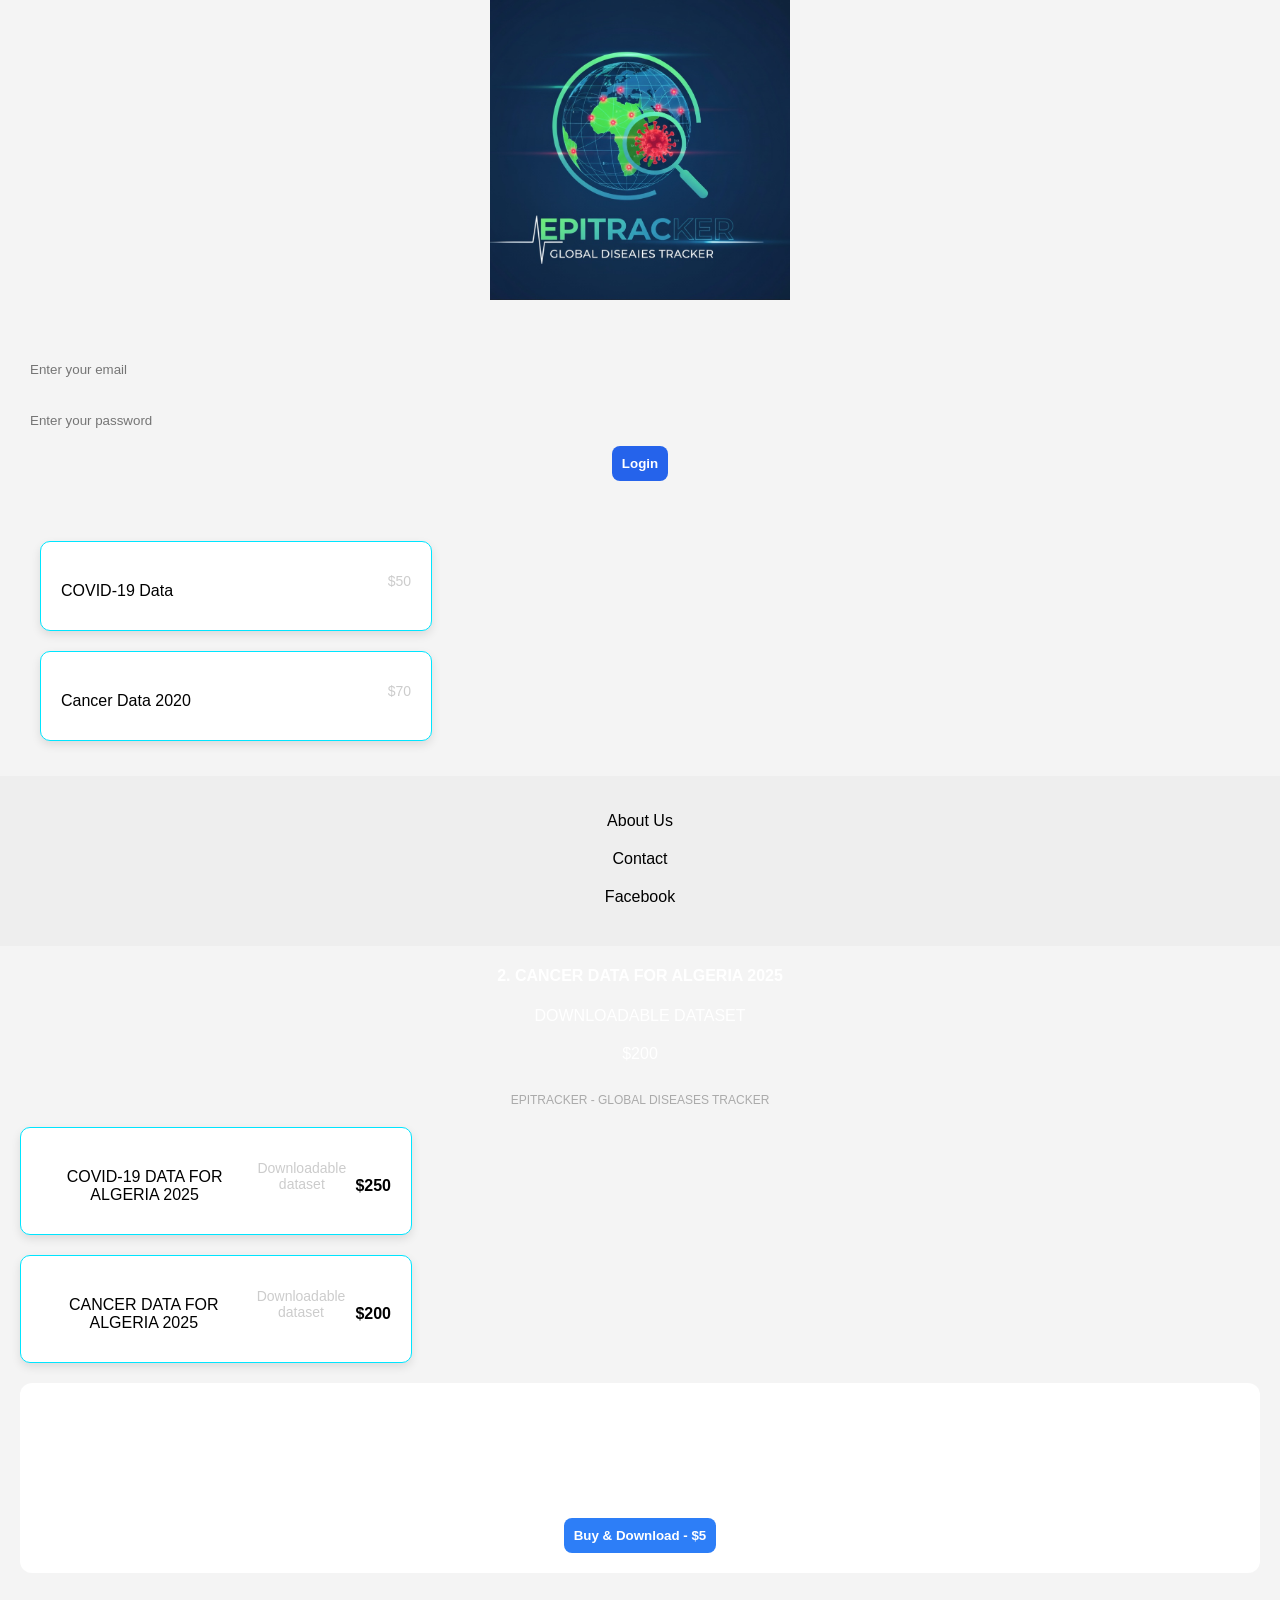
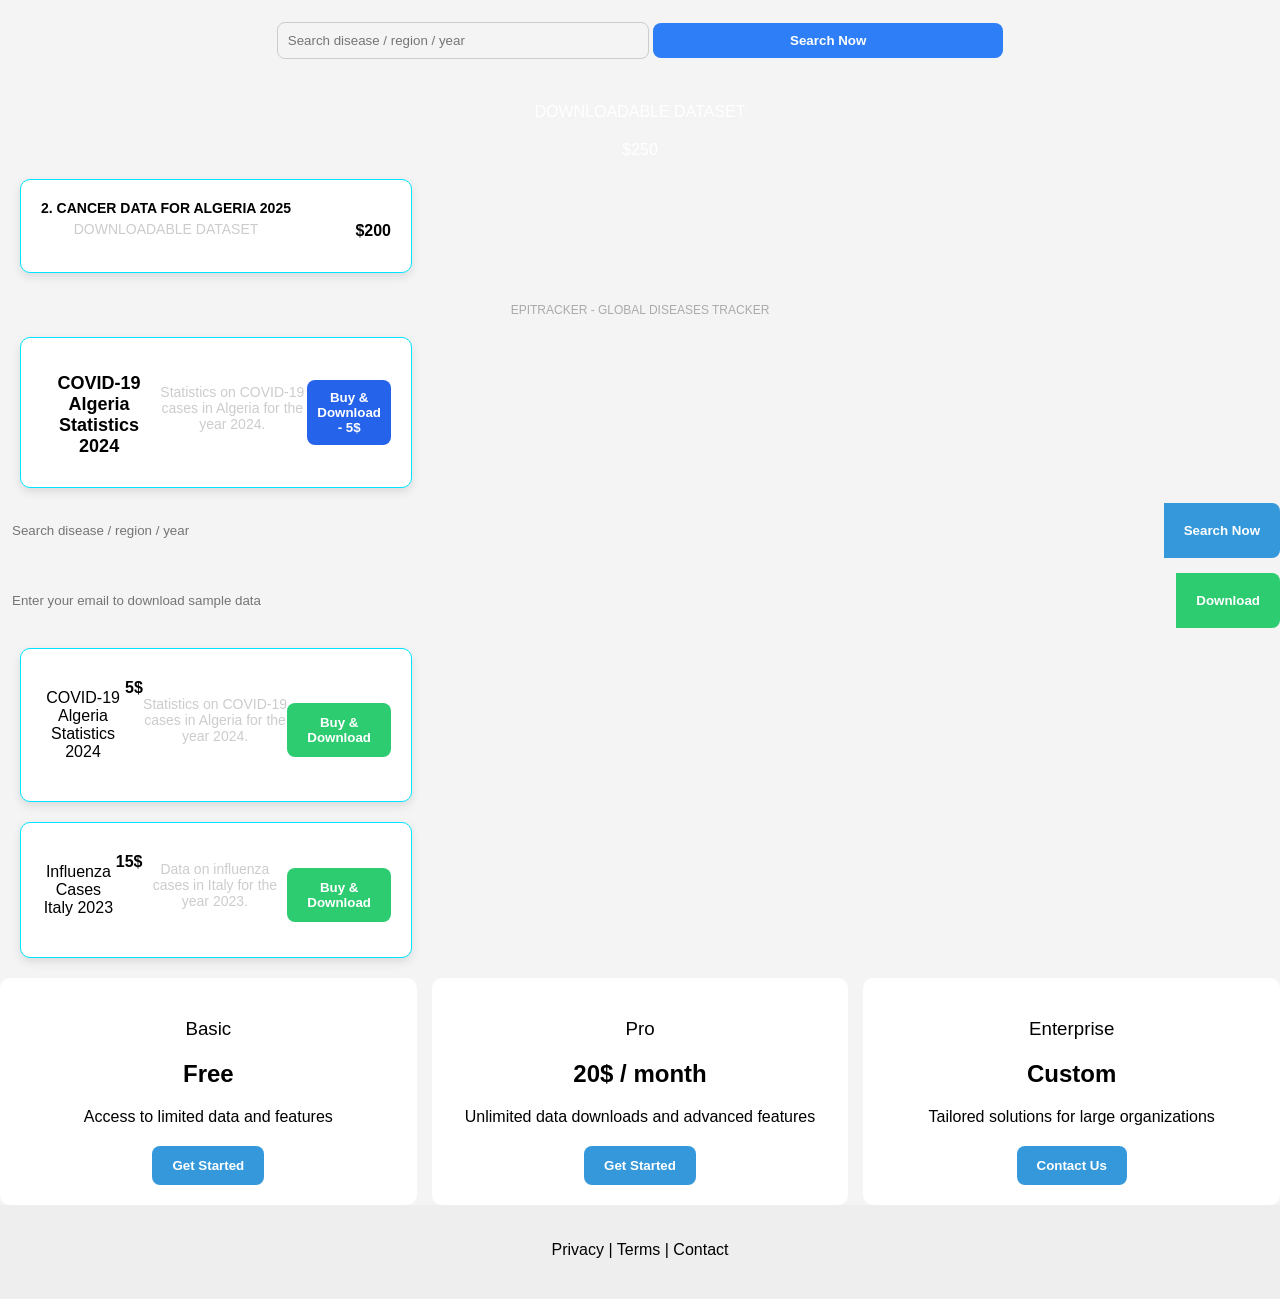
==== index.html @ 950e30ad "Update index.html" ====
<!DOCTYPE html>
<html lang="en">
<head>
<meta charset="UTF-8">
<meta name="viewport" content="width=device-width, initial-scale=1.0">
<title>EpiTracker</title>
<link rel="stylesheet" href="style.css">
</head>

<body>

<!-- HEADER -->
<header>
  <img src="1756937829032.jpg" class="logo">
</header>

<!-- LOGIN -->
<section class="login">
  <input type="email" placeholder="Enter your email">

  <div class="space"></div>

  <input type="password" placeholder="Enter your password">
  <button>Login</button>
</section>

<!-- DATA -->
<section class="data">
  <div class="card">
    <h3>COVID-19 Data</h3>
    <p>$50</p>
  </div>

  <div class="card">
    <h3>Cancer Data 2020</h3>
    <p>$70</p>
  </div>
</section>

<!-- FOOTER -->
<footer>
  <p>About Us</p>
  <p>Contact</p>
  <p>Facebook</p>
</footer>

</body>
</html>    <div>
      <h4>2. CANCER DATA FOR ALGERIA 2025</h4>
      <p>DOWNLOADABLE DATASET</p>
    </div>
    <span>$200</span>
  </div>

  <p class="footer">EPITRACKER - GLOBAL DISEASES TRACKER</p>

</div>

</body>
</html>  <div class="card">
    <h3>COVID-19 DATA FOR ALGERIA 2025</h3>
    <p>Downloadable dataset</p>
    <span>$250</span>
  </div>

  <div class="card">
    <h3>CANCER DATA FOR ALGERIA 2025</h3>
    <p>Downloadable dataset</p>
    <span>$200</span>
  </div>
</section>

<!-- FEATURE -->
<section class="feature">
  <h2>COVID-19 Algeria Statistics 2024</h2>
  <p>Statistics on COVID-19 cases in Algeria for the year 2024.</p>
  <button>Buy & Download - $5</button>
</section>

<!-- SEARCH -->
<section class="search">
  <input type="text" placeholder="Search disease / region / year">
  <button>Search Now</button>
</section>

</body>
</html>            <p>DOWNLOADABLE DATASET</p>
        </div>
        <span>$250</span>
    </div>

    <div class="card">
        <div>
            <h4>2. CANCER DATA FOR ALGERIA 2025</h4>
            <p>DOWNLOADABLE DATASET</p>
        </div>
        <span>$200</span>
    </div>

    <div class="footer">
        EPITRACKER - GLOBAL DISEASES TRACKER
    </div>

</div>

</body>
</html>        </div>
    </div>
</section>

<section class="card">
    <h2>COVID-19 Algeria Statistics 2024</h2>
    <p>Statistics on COVID-19 cases in Algeria for the year 2024.</p>
    <button>Buy & Download - 5$</button>
</section>

</body>
</html>
    <!-- SEARCH -->
    <div class="search-box">
      <input type="text" placeholder="Search disease / region / year">
      <button class="btn-blue">Search Now</button>
    </div>

    <div class="search-box">
      <input type="email" placeholder="Enter your email to download sample data">
      <button class="btn-green">Download</button>
    </div>

    <!-- CARDS -->
    <div class="cards">

      <div class="card">
        <div class="card-top">
          <h3>COVID-19 Algeria Statistics 2024</h3>
          <span>5$</span>
        </div>
        <p>Statistics on COVID-19 cases in Algeria for the year 2024.</p>
        <button class="btn-green small">Buy & Download</button>
      </div>

      <div class="card">
        <div class="card-top">
          <h3>Influenza Cases Italy 2023</h3>
          <span>15$</span>
        </div>
        <p>Data on influenza cases in Italy for the year 2023.</p>
        <button class="btn-green small">Buy & Download</button>
      </div>

    </div>

    <!-- PRICING -->
    <div class="pricing">

      <div class="price-box">
        <h3>Basic</h3>
        <h2>Free</h2>
        <p>Access to limited data and features</p>
        <button class="btn-blue">Get Started</button>
      </div>

      <div class="price-box">
        <h3>Pro</h3>
        <h2>20$ / month</h2>
        <p>Unlimited data downloads and advanced features</p>
        <button class="btn-blue">Get Started</button>
      </div>

      <div class="price-box">
        <h3>Enterprise</h3>
        <h2>Custom</h2>
        <p>Tailored solutions for large organizations</p>
        <button class="btn-blue">Contact Us</button>
      </div>

    </div>

  </div>
</section>

<!-- FOOTER -->
<footer>
  <p>Privacy | Terms | Contact</p>
</footer>

</body>
</html>
<link rel="stylesheet" href="style.css">
---- style.css ----
body {
  margin: 0;
  font-family: Arial, sans-serif;
  background: radial-gradient(circle at center, #0f2a44, #081a2f);
  color: white;
  text-align: center;
}

/* CONTAINER */
.container {
  max-width: 400px;
  margin: auto;
  padding: 20px;
}

/* LOGO */
.logo {
  width: 100%;
  max-width: 300px;
  margin-bottom: 20px;
}

/* TEXT */
h3 {
  margin: 20px 0 10px;
  font-weight: 500;
}

/* INPUTS */
input {
  width: 100%;
  padding: 12px;
  margin: 8px 0;
  border-radius: 8px;
  border: 1px solid #4fc3f7;
  background: transparent;
  color: white;
  outline: none;
}

/* LOGIN BUTTON */
.login-btn {
  margin-top: 10px;
  padding: 12px;
  width: 100%;
  border: none;
  border-radius: 8px;
  background: linear-gradient(to right, #00c6ff, #0072ff);
  color: white;
  font-weight: bold;
  cursor: pointer;
}

/* CARDS */
.card {
  display: flex;
  justify-content: space-between;
  align-items: center;
  border: 1px solid #00e5ff;
  border-radius: 12px;
  padding: 15px;
  margin: 15px 0;
  background: rgba(0, 255, 255, 0.05);
  box-shadow: 0 0 10px rgba(0,255,255,0.2);
}

.card h4 {
  margin: 0;
  font-size: 14px;
}

.card p {
  margin: 5px 0 0;
  font-size: 11px;
  color: #ccc;
}

.card span {
  font-weight: bold;
}

/* FOOTER */
.footer {
  margin-top: 30px;
  font-size: 12px;
  color: #aaa;
}/* LOGIN */
.login {
  padding: 20px;
}

.login-box {
  display: flex;
  flex-direction: column;
  gap: 10px;
  max-width: 300px;
  margin: auto;
}

.login-box input {
  padding: 10px;
  border-radius: 8px;
  border: 1px solid #ccc;
}

.login-box button {
  padding: 10px;
  border: none;
  background: #2d7ef7;
  color: white;
  border-radius: 8px;
  cursor: pointer;
}

/* DATA */
.data {
  padding: 20px;
}

.card {
  background: white;
  margin: 10px auto;
  padding: 15px;
  border-radius: 12px;
  width: 90%;
  max-width: 350px;
  box-shadow: 0 4px 10px rgba(0,0,0,0.1);
}

.card h3 {
  font-size: 16px;
}

.card span {
  display: block;
  margin-top: 10px;
  font-weight: bold;
}

/* FEATURE */
.feature {
  background: white;
  margin: 20px;
  padding: 20px;
  border-radius: 12px;
}

.feature button {
  margin-top: 10px;
  padding: 10px;
  background: #2d7ef7;
  color: white;
  border: none;
  border-radius: 8px;
}

/* SEARCH */
.search {
  padding: 20px;
}

.search input {
  width: 90%;
  max-width: 350px;
  padding: 10px;
  border-radius: 8px;
  border: 1px solid #ccc;
}

.search button {
  margin-top: 10px;
  width: 90%;
  max-width: 350px;
  padding: 10px;
  background: #2d7ef7;
  color: white;
  border: none;
  border-radius: 8px;
}

/* MOBILE FIX */
@media (max-width: 600px) {
  .hero img {
    max-height: 200px;
  }
}
.hero-content {
    background: linear-gradient(to right, #2bbbad, #3a86ff);
    padding: 20px;
    border-radius: 15px;
    color: white;
}

.hero h1 {
    font-size: 22px;
    margin-bottom: 10px;
}

.hero p {
    font-size: 14px;
    margin-bottom: 15px;
}

/* INPUTS */
.search-box,
.download-box {
    display: flex;
    flex-direction: column;
    gap: 10px;
    margin-bottom: 15px;
}

input {
    padding: 10px;
    border-radius: 8px;
    border: none;
}

button {
    padding: 10px;
    border: none;
    border-radius: 8px;
    background: #2563eb;
    color: white;
    font-weight: bold;
}

/* CARD */
.card {
    background: white;
    margin: 20px;
    padding: 20px;
    border-radius: 15px;
    text-align: center;
}

.card h2 {
    font-size: 18px;
    margin-bottom: 10px;
}

.card p {
    font-size: 14px;
    margin-bottom: 15px;
}

/* ✅ MOBILE FIX */
@media (min-width: 768px) {

    .hero h1 {
        font-size: 32px;
    }

    .search-box,
    .download-box {
        flex-direction: row;
    }

    input {
        flex: 1;
    }

    button {
        width: auto;
    }

    nav a {
        margin-left: 20px;
        font-size: 16px;
    }
}
.logo img {
  width: 40px;
}

nav a {
  color: white;
  margin-left: 20px;
  text-decoration: none;
}

/* HERO TEXT */
h1 {
  font-size: 32px;
  margin-bottom: 15px;
}

p {
  margin-bottom: 20px;
}

/* SEARCH */
.search-box {
  display: flex;
  margin-bottom: 15px;
}

.search-box input {
  flex: 1;
  padding: 12px;
  border: none;
  border-radius: 8px 0 0 8px;
}

.search-box button {
  border-radius: 0 8px 8px 0;
}

/* BUTTONS */
.btn-blue {
  background: #3498db;
  border: none;
  color: white;
  padding: 12px 20px;
  cursor: pointer;
}

.btn-green {
  background: #2ecc71;
  border: none;
  color: white;
  padding: 12px 20px;
  cursor: pointer;
}

.small {
  margin-top: 10px;
}

/* CARDS */
.cards {
  margin-top: 20px;
}

.card {
  background: white;
  color: black;
  padding: 20px;
  border-radius: 10px;
  margin-bottom: 15px;
}

.card-top {
  display: flex;
  justify-content: space-between;
  margin-bottom: 10px;
}

/* PRICING */
.pricing {
  display: flex;
  gap: 15px;
  margin-top: 20px;
}

.price-box {
  flex: 1;
  background: white;
  color: black;
  padding: 20px;
  border-radius: 10px;
  text-align: center;
}

/* FOOTER */
footer {
  text-align: center;
  padding: 20px;
  background: #eee;
  color: black;
}
body {
    margin: 0;
    font-family: Arial, sans-serif;
    background: #f4f4f4;
}

.container {
    max-width: 900px;
    margin: auto;
    padding: 20px;
}

.hero {
    background: linear-gradient(to right, #1abc9c, #3498db);
    color: white;
    padding: 40px 20px;
    border-radius: 10px;
    text-align: center;
}

.hero input {
    padding: 10px;
    width: 60%;
    border: none;
    border-radius: 5px;
    margin-top: 10px;
}

.hero button {
    padding: 10px 15px;
    border: none;
    background: #2980b9;
    color: white;
    border-radius: 5px;
    cursor: pointer;
}

.card {
    background: white;
    margin-top: 20px;
    padding: 20px;
    border-radius: 10px;
}

.buy-btn {
    background: #2ecc71;
    color: white;
    padding: 10px;
    border: none;
    border-radius: 5px;
    cursor: pointer;
  }
---- style.css ----
body {
  margin: 0;
  font-family: Arial, sans-serif;
  background: radial-gradient(circle at center, #0f2a44, #081a2f);
  color: white;
  text-align: center;
}

/* CONTAINER */
.container {
  max-width: 400px;
  margin: auto;
  padding: 20px;
}

/* LOGO */
.logo {
  width: 100%;
  max-width: 300px;
  margin-bottom: 20px;
}

/* TEXT */
h3 {
  margin: 20px 0 10px;
  font-weight: 500;
}

/* INPUTS */
input {
  width: 100%;
  padding: 12px;
  margin: 8px 0;
  border-radius: 8px;
  border: 1px solid #4fc3f7;
  background: transparent;
  color: white;
  outline: none;
}

/* LOGIN BUTTON */
.login-btn {
  margin-top: 10px;
  padding: 12px;
  width: 100%;
  border: none;
  border-radius: 8px;
  background: linear-gradient(to right, #00c6ff, #0072ff);
  color: white;
  font-weight: bold;
  cursor: pointer;
}

/* CARDS */
.card {
  display: flex;
  justify-content: space-between;
  align-items: center;
  border: 1px solid #00e5ff;
  border-radius: 12px;
  padding: 15px;
  margin: 15px 0;
  background: rgba(0, 255, 255, 0.05);
  box-shadow: 0 0 10px rgba(0,255,255,0.2);
}

.card h4 {
  margin: 0;
  font-size: 14px;
}

.card p {
  margin: 5px 0 0;
  font-size: 11px;
  color: #ccc;
}

.card span {
  font-weight: bold;
}

/* FOOTER */
.footer {
  margin-top: 30px;
  font-size: 12px;
  color: #aaa;
}/* LOGIN */
.login {
  padding: 20px;
}

.login-box {
  display: flex;
  flex-direction: column;
  gap: 10px;
  max-width: 300px;
  margin: auto;
}

.login-box input {
  padding: 10px;
  border-radius: 8px;
  border: 1px solid #ccc;
}

.login-box button {
  padding: 10px;
  border: none;
  background: #2d7ef7;
  color: white;
  border-radius: 8px;
  cursor: pointer;
}

/* DATA */
.data {
  padding: 20px;
}

.card {
  background: white;
  margin: 10px auto;
  padding: 15px;
  border-radius: 12px;
  width: 90%;
  max-width: 350px;
  box-shadow: 0 4px 10px rgba(0,0,0,0.1);
}

.card h3 {
  font-size: 16px;
}

.card span {
  display: block;
  margin-top: 10px;
  font-weight: bold;
}

/* FEATURE */
.feature {
  background: white;
  margin: 20px;
  padding: 20px;
  border-radius: 12px;
}

.feature button {
  margin-top: 10px;
  padding: 10px;
  background: #2d7ef7;
  color: white;
  border: none;
  border-radius: 8px;
}

/* SEARCH */
.search {
  padding: 20px;
}

.search input {
  width: 90%;
  max-width: 350px;
  padding: 10px;
  border-radius: 8px;
  border: 1px solid #ccc;
}

.search button {
  margin-top: 10px;
  width: 90%;
  max-width: 350px;
  padding: 10px;
  background: #2d7ef7;
  color: white;
  border: none;
  border-radius: 8px;
}

/* MOBILE FIX */
@media (max-width: 600px) {
  .hero img {
    max-height: 200px;
  }
}
.hero-content {
    background: linear-gradient(to right, #2bbbad, #3a86ff);
    padding: 20px;
    border-radius: 15px;
    color: white;
}

.hero h1 {
    font-size: 22px;
    margin-bottom: 10px;
}

.hero p {
    font-size: 14px;
    margin-bottom: 15px;
}

/* INPUTS */
.search-box,
.download-box {
    display: flex;
    flex-direction: column;
    gap: 10px;
    margin-bottom: 15px;
}

input {
    padding: 10px;
    border-radius: 8px;
    border: none;
}

button {
    padding: 10px;
    border: none;
    border-radius: 8px;
    background: #2563eb;
    color: white;
    font-weight: bold;
}

/* CARD */
.card {
    background: white;
    margin: 20px;
    padding: 20px;
    border-radius: 15px;
    text-align: center;
}

.card h2 {
    font-size: 18px;
    margin-bottom: 10px;
}

.card p {
    font-size: 14px;
    margin-bottom: 15px;
}

/* ✅ MOBILE FIX */
@media (min-width: 768px) {

    .hero h1 {
        font-size: 32px;
    }

    .search-box,
    .download-box {
        flex-direction: row;
    }

    input {
        flex: 1;
    }

    button {
        width: auto;
    }

    nav a {
        margin-left: 20px;
        font-size: 16px;
    }
}
.logo img {
  width: 40px;
}

nav a {
  color: white;
  margin-left: 20px;
  text-decoration: none;
}

/* HERO TEXT */
h1 {
  font-size: 32px;
  margin-bottom: 15px;
}

p {
  margin-bottom: 20px;
}

/* SEARCH */
.search-box {
  display: flex;
  margin-bottom: 15px;
}

.search-box input {
  flex: 1;
  padding: 12px;
  border: none;
  border-radius: 8px 0 0 8px;
}

.search-box button {
  border-radius: 0 8px 8px 0;
}

/* BUTTONS */
.btn-blue {
  background: #3498db;
  border: none;
  color: white;
  padding: 12px 20px;
  cursor: pointer;
}

.btn-green {
  background: #2ecc71;
  border: none;
  color: white;
  padding: 12px 20px;
  cursor: pointer;
}

.small {
  margin-top: 10px;
}

/* CARDS */
.cards {
  margin-top: 20px;
}

.card {
  background: white;
  color: black;
  padding: 20px;
  border-radius: 10px;
  margin-bottom: 15px;
}

.card-top {
  display: flex;
  justify-content: space-between;
  margin-bottom: 10px;
}

/* PRICING */
.pricing {
  display: flex;
  gap: 15px;
  margin-top: 20px;
}

.price-box {
  flex: 1;
  background: white;
  color: black;
  padding: 20px;
  border-radius: 10px;
  text-align: center;
}

/* FOOTER */
footer {
  text-align: center;
  padding: 20px;
  background: #eee;
  color: black;
}
body {
    margin: 0;
    font-family: Arial, sans-serif;
    background: #f4f4f4;
}

.container {
    max-width: 900px;
    margin: auto;
    padding: 20px;
}

.hero {
    background: linear-gradient(to right, #1abc9c, #3498db);
    color: white;
    padding: 40px 20px;
    border-radius: 10px;
    text-align: center;
}

.hero input {
    padding: 10px;
    width: 60%;
    border: none;
    border-radius: 5px;
    margin-top: 10px;
}

.hero button {
    padding: 10px 15px;
    border: none;
    background: #2980b9;
    color: white;
    border-radius: 5px;
    cursor: pointer;
}

.card {
    background: white;
    margin-top: 20px;
    padding: 20px;
    border-radius: 10px;
}

.buy-btn {
    background: #2ecc71;
    color: white;
    padding: 10px;
    border: none;
    border-radius: 5px;
    cursor: pointer;
  }
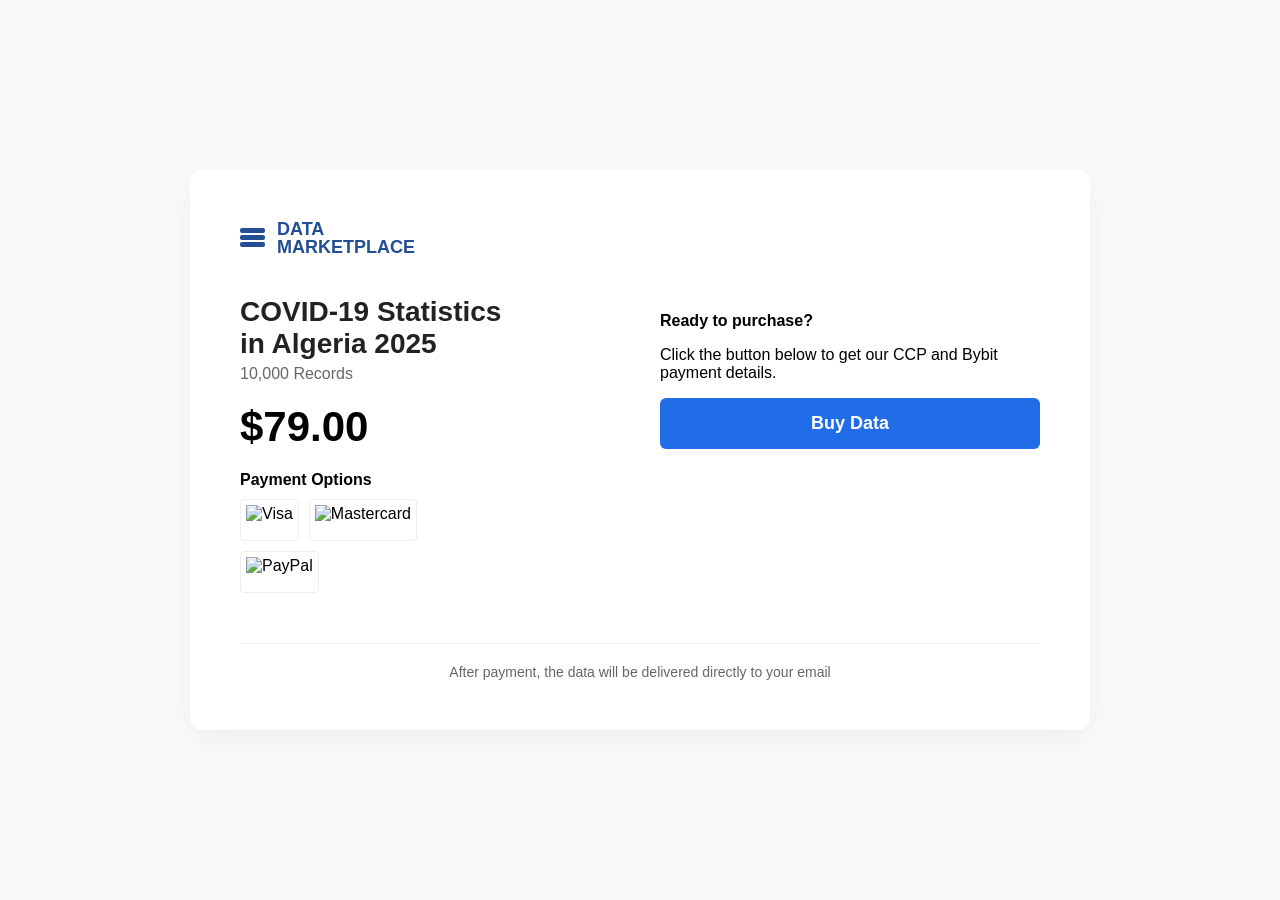
==== commit c76bdea3: "Add files via upload" ====
--- a/index.html
+++ b/index.html
@@ -1,189 +1,50 @@
 <!DOCTYPE html>
 <html lang="en">
 <head>
-<meta charset="UTF-8">
-<meta name="viewport" content="width=device-width, initial-scale=1.0">
-<title>EpiTracker</title>
-<link rel="stylesheet" href="style.css">
+    <meta charset="UTF-8">
+    <meta name="viewport" content="width=device-width, initial-scale=1.0">
+    <title>Data Marketplace - Algeria 2025</title>
+    <link rel="stylesheet" href="style.css">
 </head>
-
 <body>
 
-<!-- HEADER -->
-<header>
-  <img src="1756937829032.jpg" class="logo">
-</header>
+    <div class="main-container">
+        <div class="logo-section">
+            <div class="logo-stack">
+                <span class="logo-bar"></span>
+                <span class="logo-bar"></span>
+                <span class="logo-bar"></span>
+            </div>
+            <div class="logo-text">DATA<br>MARKETPLACE</div>
+        </div>
 
-<!-- LOGIN -->
-<section class="login">
-  <input type="email" placeholder="Enter your email">
+        <div class="product-grid">
+            <div class="info-left">
+                <h2>COVID-19 Statistics<br>in Algeria 2025</h2>
+                <p class="records">10,000 Records</p>
+                <div class="price">$79.00</div>
+                
+                <p class="label">Payment Options</p>
+                <div class="badges">
+                    <img src="https://upload.wikimedia.org/wikipedia/commons/5/5e/Visa_Inc._logo.svg" alt="Visa" class="badge-img">
+                    <img src="https://upload.wikimedia.org/wikipedia/commons/2/2a/Mastercard-logo.svg" alt="Mastercard" class="badge-img">
+                </div>
+                <div class="badges">
+                    <img src="https://upload.wikimedia.org/wikipedia/commons/b/b5/PayPal.svg" alt="PayPal" class="badge-img">
+                </div>
+            </div>
 
-  <div class="space"></div>
+            <div class="action-right">
+                <p class="label">Ready to purchase?</p>
+                <p class="sub-text">Click the button below to get our CCP and Bybit payment details.</p>
+                <button onclick="window.location.href='pay.html'" class="main-btn">Buy Data</button>
+            </div>
+        </div>
 
-  <input type="password" placeholder="Enter your password">
-  <button>Login</button>
-</section>
-
-<!-- DATA -->
-<section class="data">
-  <div class="card">
-    <h3>COVID-19 Data</h3>
-    <p>$50</p>
-  </div>
-
-  <div class="card">
-    <h3>Cancer Data 2020</h3>
-    <p>$70</p>
-  </div>
-</section>
-
-<!-- FOOTER -->
-<footer>
-  <p>About Us</p>
-  <p>Contact</p>
-  <p>Facebook</p>
-</footer>
-
-</body>
-</html>    <div>
-      <h4>2. CANCER DATA FOR ALGERIA 2025</h4>
-      <p>DOWNLOADABLE DATASET</p>
+        <div class="footer-note">
+            After payment, the data will be delivered directly to your email
+        </div>
     </div>
-    <span>$200</span>
-  </div>
-
-  <p class="footer">EPITRACKER - GLOBAL DISEASES TRACKER</p>
-
-</div>
-
-</body>
-</html>  <div class="card">
-    <h3>COVID-19 DATA FOR ALGERIA 2025</h3>
-    <p>Downloadable dataset</p>
-    <span>$250</span>
-  </div>
-
-  <div class="card">
-    <h3>CANCER DATA FOR ALGERIA 2025</h3>
-    <p>Downloadable dataset</p>
-    <span>$200</span>
-  </div>
-</section>
-
-<!-- FEATURE -->
-<section class="feature">
-  <h2>COVID-19 Algeria Statistics 2024</h2>
-  <p>Statistics on COVID-19 cases in Algeria for the year 2024.</p>
-  <button>Buy & Download - $5</button>
-</section>
-
-<!-- SEARCH -->
-<section class="search">
-  <input type="text" placeholder="Search disease / region / year">
-  <button>Search Now</button>
-</section>
-
-</body>
-</html>            <p>DOWNLOADABLE DATASET</p>
-        </div>
-        <span>$250</span>
-    </div>
-
-    <div class="card">
-        <div>
-            <h4>2. CANCER DATA FOR ALGERIA 2025</h4>
-            <p>DOWNLOADABLE DATASET</p>
-        </div>
-        <span>$200</span>
-    </div>
-
-    <div class="footer">
-        EPITRACKER - GLOBAL DISEASES TRACKER
-    </div>
-
-</div>
-
-</body>
-</html>        </div>
-    </div>
-</section>
-
-<section class="card">
-    <h2>COVID-19 Algeria Statistics 2024</h2>
-    <p>Statistics on COVID-19 cases in Algeria for the year 2024.</p>
-    <button>Buy & Download - 5$</button>
-</section>
 
 </body>
 </html>
-    <!-- SEARCH -->
-    <div class="search-box">
-      <input type="text" placeholder="Search disease / region / year">
-      <button class="btn-blue">Search Now</button>
-    </div>
-
-    <div class="search-box">
-      <input type="email" placeholder="Enter your email to download sample data">
-      <button class="btn-green">Download</button>
-    </div>
-
-    <!-- CARDS -->
-    <div class="cards">
-
-      <div class="card">
-        <div class="card-top">
-          <h3>COVID-19 Algeria Statistics 2024</h3>
-          <span>5$</span>
-        </div>
-        <p>Statistics on COVID-19 cases in Algeria for the year 2024.</p>
-        <button class="btn-green small">Buy & Download</button>
-      </div>
-
-      <div class="card">
-        <div class="card-top">
-          <h3>Influenza Cases Italy 2023</h3>
-          <span>15$</span>
-        </div>
-        <p>Data on influenza cases in Italy for the year 2023.</p>
-        <button class="btn-green small">Buy & Download</button>
-      </div>
-
-    </div>
-
-    <!-- PRICING -->
-    <div class="pricing">
-
-      <div class="price-box">
-        <h3>Basic</h3>
-        <h2>Free</h2>
-        <p>Access to limited data and features</p>
-        <button class="btn-blue">Get Started</button>
-      </div>
-
-      <div class="price-box">
-        <h3>Pro</h3>
-        <h2>20$ / month</h2>
-        <p>Unlimited data downloads and advanced features</p>
-        <button class="btn-blue">Get Started</button>
-      </div>
-
-      <div class="price-box">
-        <h3>Enterprise</h3>
-        <h2>Custom</h2>
-        <p>Tailored solutions for large organizations</p>
-        <button class="btn-blue">Contact Us</button>
-      </div>
-
-    </div>
-
-  </div>
-</section>
-
-<!-- FOOTER -->
-<footer>
-  <p>Privacy | Terms | Contact</p>
-</footer>
-
-</body>
-</html>
-<link rel="stylesheet" href="style.css">
--- a/style.css
+++ b/style.css
@@ -1,423 +1,62 @@
-body {
-  margin: 0;
-  font-family: Arial, sans-serif;
-  background: radial-gradient(circle at center, #0f2a44, #081a2f);
-  color: white;
-  text-align: center;
+:root {
+    --blue: #216CE7;
+    --dark: #222;
+    --grey: #666;
+    --light-bg: #f9fafb;
 }
 
-/* CONTAINER */
-.container {
-  max-width: 400px;
-  margin: auto;
-  padding: 20px;
+body {
+    font-family: 'Segoe UI', Tahoma, Geneva, Verdana, sans-serif;
+    background-color: var(--light-bg);
+    margin: 0;
+    display: flex;
+    justify-content: center;
+    align-items: center;
+    min-height: 100vh;
 }
 
-/* LOGO */
-.logo {
-  width: 100%;
-  max-width: 300px;
-  margin-bottom: 20px;
+.main-container {
+    background: white;
+    width: 100%;
+    max-width: 800px;
+    padding: 50px;
+    border-radius: 12px;
+    box-shadow: 0 10px 30px rgba(0,0,0,0.05);
 }
 
-/* TEXT */
-h3 {
-  margin: 20px 0 10px;
-  font-weight: 500;
+/* Logo */
+.logo-section { display: flex; align-items: center; margin-bottom: 40px; }
+.logo-stack { display: flex; flex-direction: column; margin-right: 12px; }
+.logo-bar { width: 25px; height: 5px; background: #234E94; margin-bottom: 2px; border-radius: 2px; }
+.logo-text { font-weight: bold; color: #234E94; line-height: 1; font-size: 18px; }
+
+/* Grid */
+.product-grid { display: grid; grid-template-columns: 1fr 1fr; gap: 40px; }
+
+h2 { font-size: 28px; margin: 0; color: var(--dark); }
+.records { color: var(--grey); margin-top: 5px; }
+.price { font-size: 42px; font-weight: bold; margin: 20px 0; }
+.label { font-weight: bold; margin-bottom: 10px; }
+
+.badges { display: flex; gap: 10px; margin-bottom: 10px; }
+.badge-img { height: 30px; border: 1px solid #eee; padding: 5px; border-radius: 4px; }
+
+/* Payment Cards */
+.payment-methods { margin: 20px 0; }
+.method-card { background: #f0f4f8; padding: 15px; border-radius: 8px; margin-bottom: 10px; border-left: 4px solid var(--blue); }
+.method-card p { margin: 5px 0; font-family: monospace; }
+
+/* Form Elements */
+.input-group { margin-bottom: 20px; }
+input[type="text"], input[type="email"], input[type="file"] {
+    width: 100%; padding: 12px; border: 1px solid #ddd; border-radius: 6px; box-sizing: border-box;
 }
 
-/* INPUTS */
-input {
-  width: 100%;
-  padding: 12px;
-  margin: 8px 0;
-  border-radius: 8px;
-  border: 1px solid #4fc3f7;
-  background: transparent;
-  color: white;
-  outline: none;
+.main-btn {
+    background-color: var(--blue);
+    color: white; border: none; padding: 15px; width: 100%;
+    font-size: 18px; font-weight: bold; border-radius: 6px; cursor: pointer; transition: 0.2s;
 }
+.main-btn:hover { background-color: #195ac7; }
 
-/* LOGIN BUTTON */
-.login-btn {
-  margin-top: 10px;
-  padding: 12px;
-  width: 100%;
-  border: none;
-  border-radius: 8px;
-  background: linear-gradient(to right, #00c6ff, #0072ff);
-  color: white;
-  font-weight: bold;
-  cursor: pointer;
-}
-
-/* CARDS */
-.card {
-  display: flex;
-  justify-content: space-between;
-  align-items: center;
-  border: 1px solid #00e5ff;
-  border-radius: 12px;
-  padding: 15px;
-  margin: 15px 0;
-  background: rgba(0, 255, 255, 0.05);
-  box-shadow: 0 0 10px rgba(0,255,255,0.2);
-}
-
-.card h4 {
-  margin: 0;
-  font-size: 14px;
-}
-
-.card p {
-  margin: 5px 0 0;
-  font-size: 11px;
-  color: #ccc;
-}
-
-.card span {
-  font-weight: bold;
-}
-
-/* FOOTER */
-.footer {
-  margin-top: 30px;
-  font-size: 12px;
-  color: #aaa;
-}/* LOGIN */
-.login {
-  padding: 20px;
-}
-
-.login-box {
-  display: flex;
-  flex-direction: column;
-  gap: 10px;
-  max-width: 300px;
-  margin: auto;
-}
-
-.login-box input {
-  padding: 10px;
-  border-radius: 8px;
-  border: 1px solid #ccc;
-}
-
-.login-box button {
-  padding: 10px;
-  border: none;
-  background: #2d7ef7;
-  color: white;
-  border-radius: 8px;
-  cursor: pointer;
-}
-
-/* DATA */
-.data {
-  padding: 20px;
-}
-
-.card {
-  background: white;
-  margin: 10px auto;
-  padding: 15px;
-  border-radius: 12px;
-  width: 90%;
-  max-width: 350px;
-  box-shadow: 0 4px 10px rgba(0,0,0,0.1);
-}
-
-.card h3 {
-  font-size: 16px;
-}
-
-.card span {
-  display: block;
-  margin-top: 10px;
-  font-weight: bold;
-}
-
-/* FEATURE */
-.feature {
-  background: white;
-  margin: 20px;
-  padding: 20px;
-  border-radius: 12px;
-}
-
-.feature button {
-  margin-top: 10px;
-  padding: 10px;
-  background: #2d7ef7;
-  color: white;
-  border: none;
-  border-radius: 8px;
-}
-
-/* SEARCH */
-.search {
-  padding: 20px;
-}
-
-.search input {
-  width: 90%;
-  max-width: 350px;
-  padding: 10px;
-  border-radius: 8px;
-  border: 1px solid #ccc;
-}
-
-.search button {
-  margin-top: 10px;
-  width: 90%;
-  max-width: 350px;
-  padding: 10px;
-  background: #2d7ef7;
-  color: white;
-  border: none;
-  border-radius: 8px;
-}
-
-/* MOBILE FIX */
-@media (max-width: 600px) {
-  .hero img {
-    max-height: 200px;
-  }
-}
-.hero-content {
-    background: linear-gradient(to right, #2bbbad, #3a86ff);
-    padding: 20px;
-    border-radius: 15px;
-    color: white;
-}
-
-.hero h1 {
-    font-size: 22px;
-    margin-bottom: 10px;
-}
-
-.hero p {
-    font-size: 14px;
-    margin-bottom: 15px;
-}
-
-/* INPUTS */
-.search-box,
-.download-box {
-    display: flex;
-    flex-direction: column;
-    gap: 10px;
-    margin-bottom: 15px;
-}
-
-input {
-    padding: 10px;
-    border-radius: 8px;
-    border: none;
-}
-
-button {
-    padding: 10px;
-    border: none;
-    border-radius: 8px;
-    background: #2563eb;
-    color: white;
-    font-weight: bold;
-}
-
-/* CARD */
-.card {
-    background: white;
-    margin: 20px;
-    padding: 20px;
-    border-radius: 15px;
-    text-align: center;
-}
-
-.card h2 {
-    font-size: 18px;
-    margin-bottom: 10px;
-}
-
-.card p {
-    font-size: 14px;
-    margin-bottom: 15px;
-}
-
-/* ✅ MOBILE FIX */
-@media (min-width: 768px) {
-
-    .hero h1 {
-        font-size: 32px;
-    }
-
-    .search-box,
-    .download-box {
-        flex-direction: row;
-    }
-
-    input {
-        flex: 1;
-    }
-
-    button {
-        width: auto;
-    }
-
-    nav a {
-        margin-left: 20px;
-        font-size: 16px;
-    }
-}
-.logo img {
-  width: 40px;
-}
-
-nav a {
-  color: white;
-  margin-left: 20px;
-  text-decoration: none;
-}
-
-/* HERO TEXT */
-h1 {
-  font-size: 32px;
-  margin-bottom: 15px;
-}
-
-p {
-  margin-bottom: 20px;
-}
-
-/* SEARCH */
-.search-box {
-  display: flex;
-  margin-bottom: 15px;
-}
-
-.search-box input {
-  flex: 1;
-  padding: 12px;
-  border: none;
-  border-radius: 8px 0 0 8px;
-}
-
-.search-box button {
-  border-radius: 0 8px 8px 0;
-}
-
-/* BUTTONS */
-.btn-blue {
-  background: #3498db;
-  border: none;
-  color: white;
-  padding: 12px 20px;
-  cursor: pointer;
-}
-
-.btn-green {
-  background: #2ecc71;
-  border: none;
-  color: white;
-  padding: 12px 20px;
-  cursor: pointer;
-}
-
-.small {
-  margin-top: 10px;
-}
-
-/* CARDS */
-.cards {
-  margin-top: 20px;
-}
-
-.card {
-  background: white;
-  color: black;
-  padding: 20px;
-  border-radius: 10px;
-  margin-bottom: 15px;
-}
-
-.card-top {
-  display: flex;
-  justify-content: space-between;
-  margin-bottom: 10px;
-}
-
-/* PRICING */
-.pricing {
-  display: flex;
-  gap: 15px;
-  margin-top: 20px;
-}
-
-.price-box {
-  flex: 1;
-  background: white;
-  color: black;
-  padding: 20px;
-  border-radius: 10px;
-  text-align: center;
-}
-
-/* FOOTER */
-footer {
-  text-align: center;
-  padding: 20px;
-  background: #eee;
-  color: black;
-}
-body {
-    margin: 0;
-    font-family: Arial, sans-serif;
-    background: #f4f4f4;
-}
-
-.container {
-    max-width: 900px;
-    margin: auto;
-    padding: 20px;
-}
-
-.hero {
-    background: linear-gradient(to right, #1abc9c, #3498db);
-    color: white;
-    padding: 40px 20px;
-    border-radius: 10px;
-    text-align: center;
-}
-
-.hero input {
-    padding: 10px;
-    width: 60%;
-    border: none;
-    border-radius: 5px;
-    margin-top: 10px;
-}
-
-.hero button {
-    padding: 10px 15px;
-    border: none;
-    background: #2980b9;
-    color: white;
-    border-radius: 5px;
-    cursor: pointer;
-}
-
-.card {
-    background: white;
-    margin-top: 20px;
-    padding: 20px;
-    border-radius: 10px;
-}
-
-.buy-btn {
-    background: #2ecc71;
-    color: white;
-    padding: 10px;
-    border: none;
-    border-radius: 5px;
-    cursor: pointer;
-  }
+.footer-note { text-align: center; margin-top: 40px; color: var(--grey); font-size: 14px; border-top: 1px solid #eee; padding-top: 20px; }
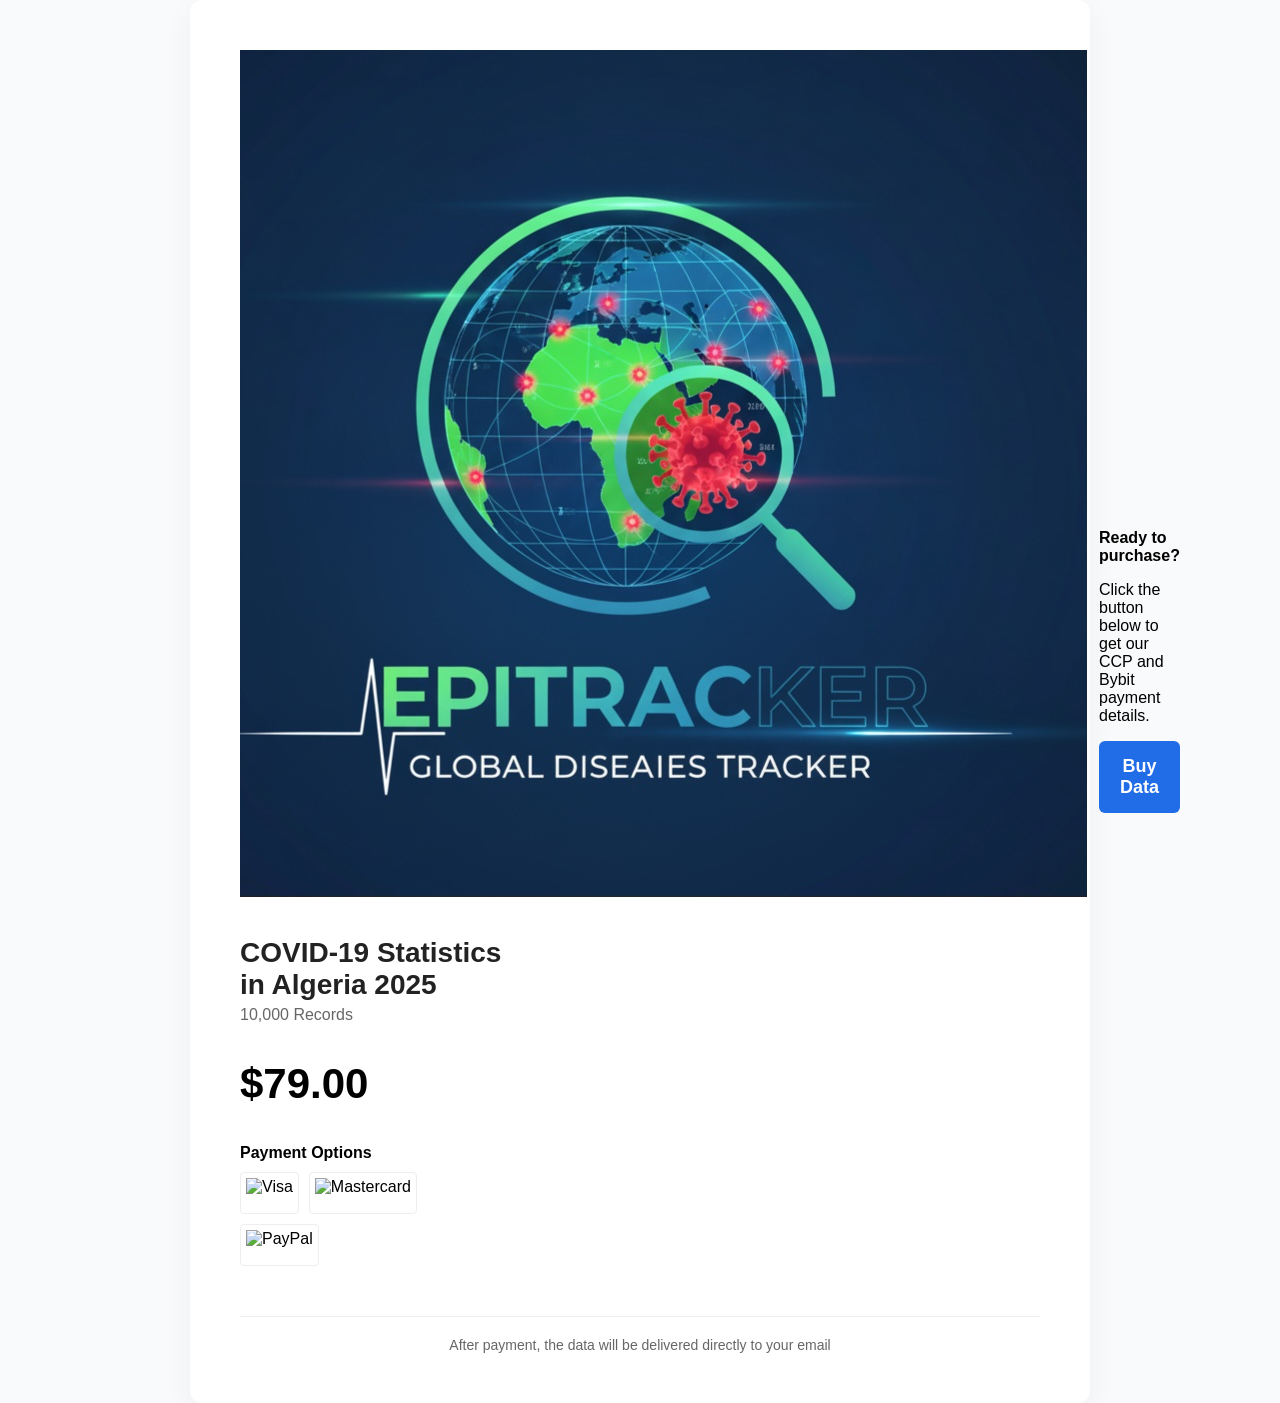
==== commit ab624cd8: "Update index.html" ====
--- a/index.html
+++ b/index.html
@@ -11,15 +11,10 @@
     <div class="main-container">
         <div class="logo-section">
             <div class="logo-stack">
-                <span class="logo-bar"></span>
-                <span class="logo-bar"></span>
-                <span class="logo-bar"></span>
-            </div>
-            <div class="logo-text">DATA<br>MARKETPLACE</div>
-        </div>
+<div class="logo-section">
+    <img src="logo.png" alt="My Store Logo" class="custom-logo">
+</div>
 
-        <div class="product-grid">
-            <div class="info-left">
                 <h2>COVID-19 Statistics<br>in Algeria 2025</h2>
                 <p class="records">10,000 Records</p>
                 <div class="price">$79.00</div>
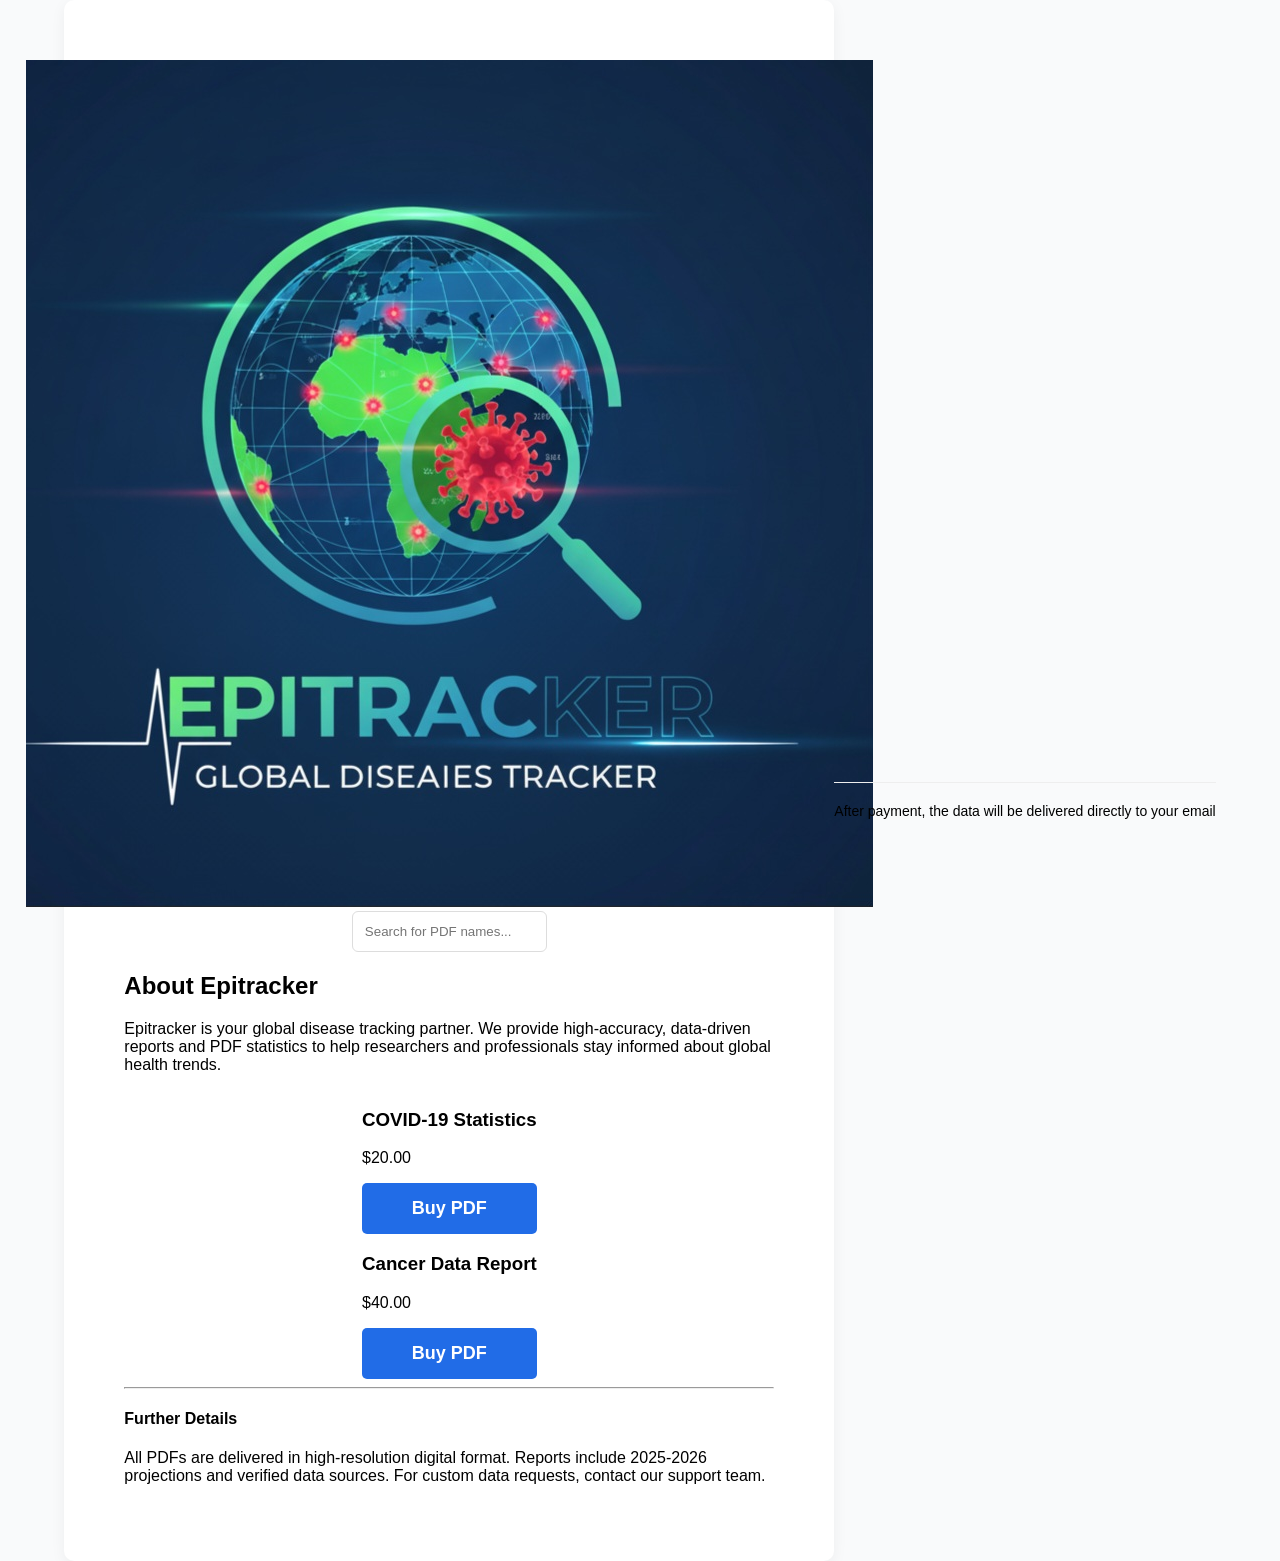
==== commit 3701f429: "Update index.html" ====
--- a/index.html
+++ b/index.html
@@ -3,37 +3,73 @@
 <head>
     <meta charset="UTF-8">
     <meta name="viewport" content="width=device-width, initial-scale=1.0">
-    <title>Data Marketplace - Algeria 2025</title>
+    <title>Epitracker - PDF Marketplace</title>
     <link rel="stylesheet" href="style.css">
 </head>
 <body>
 
     <div class="main-container">
-        <div class="logo-section">
-            <div class="logo-stack">
-<div class="logo-section">
-    <img src="logo.png" alt="My Store Logo" class="custom-logo">
-</div>
+        <header class="header-section">
+            <img src="logo.png" alt="Epitracker Logo" class="site-logo">
+        </header>
 
-                <h2>COVID-19 Statistics<br>in Algeria 2025</h2>
-                <p class="records">10,000 Records</p>
-                <div class="price">$79.00</div>
-                
-                <p class="label">Payment Options</p>
-                <div class="badges">
-                    <img src="https://upload.wikimedia.org/wikipedia/commons/5/5e/Visa_Inc._logo.svg" alt="Visa" class="badge-img">
-                    <img src="https://upload.wikimedia.org/wikipedia/commons/2/2a/Mastercard-logo.svg" alt="Mastercard" class="badge-img">
+        <div class="search-section">
+            <input type="text" id="pdfSearch" placeholder="Search for PDF names..." onkeyup="filterPDFs()">
+        </div>
+
+        <section class="intro-section">
+            <h1>About Epitracker</h1>
+            <p>Epitracker is your global disease tracking partner. We provide high-accuracy, data-driven reports and PDF statistics to help researchers and professionals stay informed about global health trends.</p>
+        </section>
+
+        <div class="pdf-marketplace" id="pdfList">
+            <div class="pdf-card">
+                <div class="pdf-details">
+                    <h3>COVID-19 Statistics</h3>
+                    <p class="pdf-price">$20.00</p>
                 </div>
-                <div class="badges">
-                    <img src="https://upload.wikimedia.org/wikipedia/commons/b/b5/PayPal.svg" alt="PayPal" class="badge-img">
-                </div>
+                <button onclick="goToPayment('COVID-19', '20.00')" class="buy-button">Buy PDF</button>
             </div>
 
-            <div class="action-right">
-                <p class="label">Ready to purchase?</p>
-                <p class="sub-text">Click the button below to get our CCP and Bybit payment details.</p>
-                <button onclick="window.location.href='pay.html'" class="main-btn">Buy Data</button>
+            <div class="pdf-card">
+                <div class="pdf-details">
+                    <h3>Cancer Data Report</h3>
+                    <p class="pdf-price">$40.00</p>
+                </div>
+                <button onclick="goToPayment('Cancer Data', '40.00')" class="buy-button">Buy PDF</button>
             </div>
+        </div>
+
+        <footer class="further-details">
+            <hr>
+            <h4>Further Details</h4>
+            <p>All PDFs are delivered in high-resolution digital format. Reports include 2025-2026 projections and verified data sources. For custom data requests, contact our support team.</p>
+        </footer>
+    </div>
+
+    <script>
+        // Simple search function
+        function filterPDFs() {
+            let input = document.getElementById('pdfSearch').value.toLowerCase();
+            let cards = document.getElementsByClassName('pdf-card');
+            
+            for (let i = 0; i < cards.length; i++) {
+                let title = cards[i].getElementsByTagName('h3')[0].innerText.toLowerCase();
+                if (title.includes(input)) {
+                    cards[i].style.display = "";
+                } else {
+                    cards[i].style.display = "none";
+                }
+            }
+        }
+
+        // Pass the name and price to the payment page
+        function goToPayment(name, price) {
+            window.location.href = `pay.html?product=${name}&price=${price}`;
+        }
+    </script>
+</body>
+</html>
         </div>
 
         <div class="footer-note">
--- a/style.css
+++ b/style.css
@@ -1,39 +1,146 @@
+/* Restyled CSS for your Data Store */
+
 :root {
-    --blue: #216CE7;
-    --dark: #222;
-    --grey: #666;
-    --light-bg: #f9fafb;
+    --logo-blue: #234E94;
+    --text-dark: #222222;
+    --text-grey: #666666;
+    --btn-blue: #216CE7;
+    --btn-blue-hover: #195ac7;
+    --bg-light: #F9FAFB;
+    --border-light: #E0E0E0;
 }
 
 body {
-    font-family: 'Segoe UI', Tahoma, Geneva, Verdana, sans-serif;
-    background-color: var(--light-bg);
+    font-family: 'Segoe UI', Roboto, 'Open Sans', sans-serif;
+    background-color: var(--bg-light);
     margin: 0;
     display: flex;
     justify-content: center;
     align-items: center;
-    min-height: 100vh;
+    min-height: 100vh; /* Centers vertically */
 }
 
+/* The overall container on the page */
 .main-container {
     background: white;
-    width: 100%;
-    max-width: 800px;
-    padding: 50px;
-    border-radius: 12px;
-    box-shadow: 0 10px 30px rgba(0,0,0,0.05);
+    width: 650px; /* Made a bit smaller for a centered look */
+    padding: 60px;
+    border-radius: 10px;
+    box-shadow: 0 4px 15px rgba(0,0,0,0.05);
+    display: flex;
+    flex-direction: column;
+    align-items: center; /* Horizontally centers children */
 }
 
-/* Logo */
-.logo-section { display: flex; align-items: center; margin-bottom: 40px; }
-.logo-stack { display: flex; flex-direction: column; margin-right: 12px; }
-.logo-bar { width: 25px; height: 5px; background: #234E94; margin-bottom: 2px; border-radius: 2px; }
-.logo-text { font-weight: bold; color: #234E94; line-height: 1; font-size: 18px; }
+/* We are removing the two-column grid.
+   This code fixes the main content layout. */
+.data-product-grid {
+    display: flex;
+    flex-direction: column;
+    align-items: center;
+    text-align: center;
+    width: 100%;
+}
 
-/* Grid */
-.product-grid { display: grid; grid-template-columns: 1fr 1fr; gap: 40px; }
+/* FIX: Logo styling to match and center.
+   This removes the stacking bars for a simpler logo. */
+.logo-section {
+    display: flex;
+    align-items: center;
+    justify-content: center;
+    margin-bottom: 50px;
+    width: 100%;
+}
 
-h2 { font-size: 28px; margin: 0; color: var(--dark); }
+.logo-text {
+    font-weight: bold;
+    font-size: 20px;
+    line-height: 1.1;
+    color: var(--logo-blue);
+    letter-spacing: 0.5px;
+    text-align: center;
+}
+
+/* DELETED / CLEANED UP:
+   We are hiding/removing the old left-side text. */
+.product-info-left,
+.COVID-text-container,
+.price-tag,
+.badges-container {
+    display: none !important;
+}
+
+/* Clean up input and button area */
+.payment-info-right {
+    width: 100%;
+    max-width: 400px;
+}
+
+.form-label {
+    font-size: 18px;
+    color: var(--text-dark);
+    margin-bottom: 15px;
+    text-align: center;
+}
+
+.input-group {
+    margin-bottom: 15px;
+}
+
+.input-group input {
+    width: 100%;
+    padding: 15px;
+    border: 1px solid var(--border-light);
+    border-radius: 5px;
+    font-size: 16px;
+    color: var(--text-grey);
+    box-sizing: border-box;
+}
+
+.action-stack {
+    display: flex;
+    flex-direction: column;
+    align-items: center;
+    margin-top: 20px;
+}
+
+.secure-label {
+    color: var(--text-grey);
+    font-size: 14px;
+    margin-bottom: 10px;
+    display: flex;
+    align-items: center;
+}
+
+.secure-label i {
+    margin-right: 8px;
+}
+
+.buy-button {
+    background-color: var(--btn-blue);
+    color: white;
+    border: none;
+    border-radius: 5px;
+    font-size: 18px;
+    font-weight: bold;
+    padding: 15px;
+    cursor: pointer;
+    transition: 0.2s;
+    width: 100%;
+}
+
+.buy-button:hover {
+    background-color: var(--btn-blue-hover);
+}
+
+/* Footer note */
+.data-delivery-note {
+    text-align: center;
+    margin-top: 50px;
+    color: var(--text-grey);
+    font-size: 14px;
+    width: 100%;
+}
 .records { color: var(--grey); margin-top: 5px; }
 .price { font-size: 42px; font-weight: bold; margin: 20px 0; }
 .label { font-weight: bold; margin-bottom: 10px; }
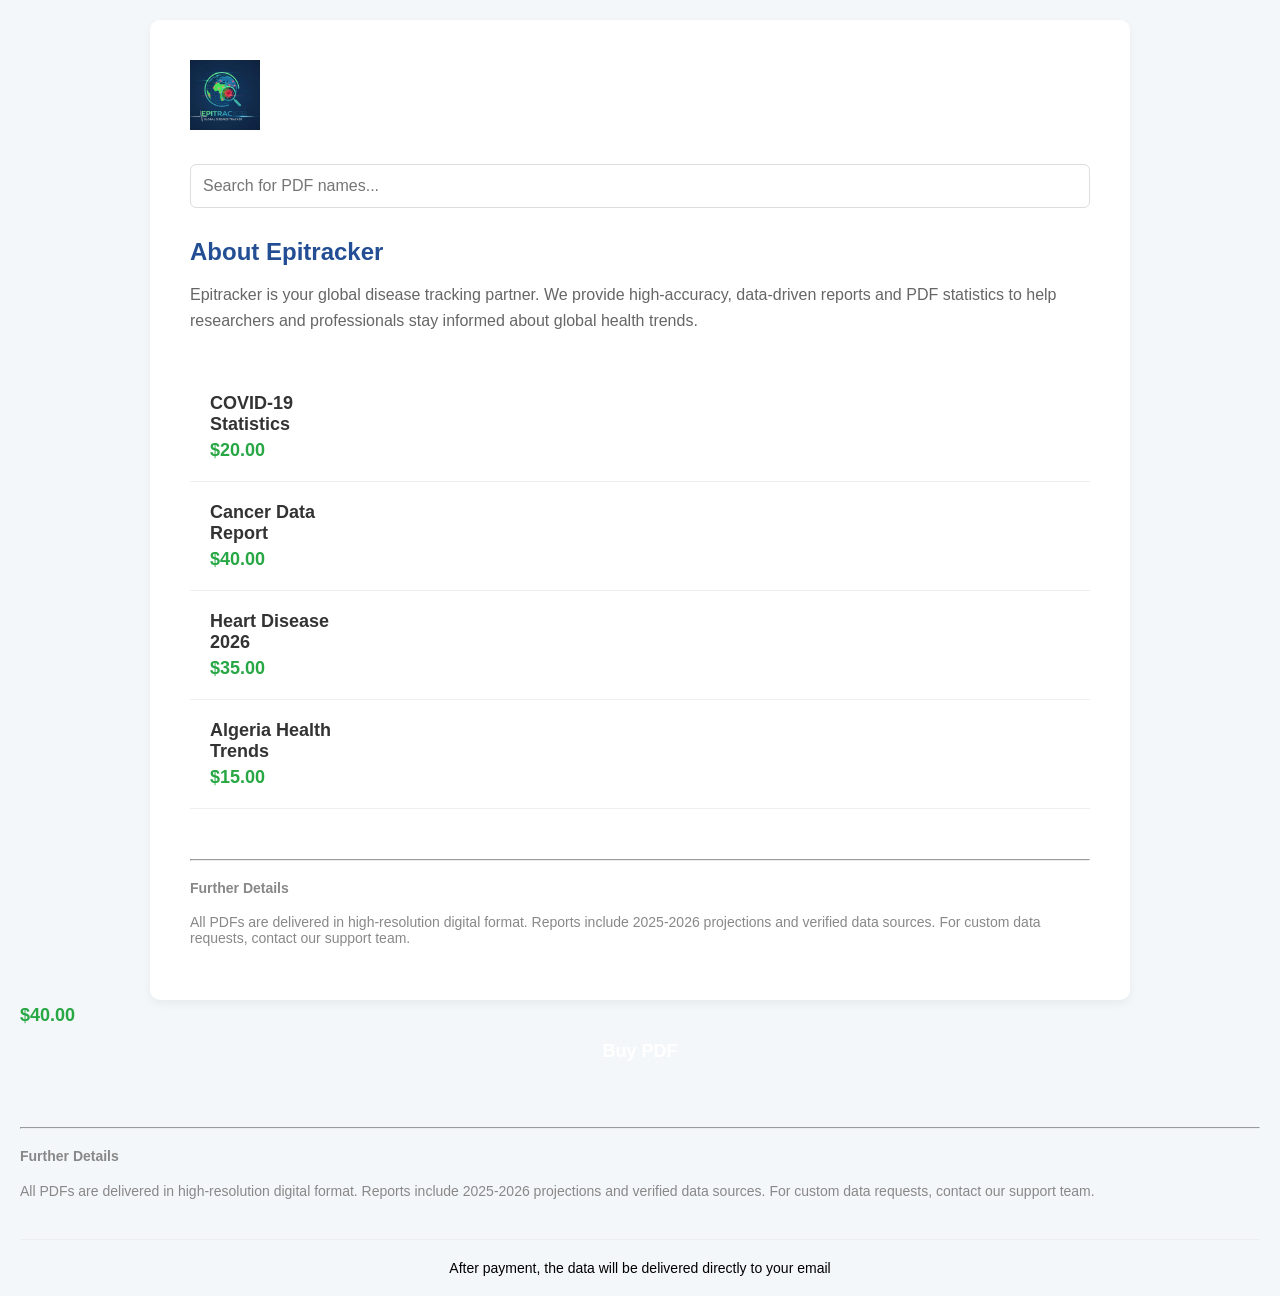
==== commit 7f5699a6: "Update index.html" ====
--- a/index.html
+++ b/index.html
@@ -23,17 +23,71 @@
         </section>
 
         <div class="pdf-marketplace" id="pdfList">
+            
             <div class="pdf-card">
                 <div class="pdf-details">
                     <h3>COVID-19 Statistics</h3>
                     <p class="pdf-price">$20.00</p>
                 </div>
-                <button onclick="goToPayment('COVID-19', '20.00')" class="buy-button">Buy PDF</button>
+                <button onclick="goToPayment('COVID-19 Statistics', '20.00')" class="buy-button">Buy PDF</button>
             </div>
 
             <div class="pdf-card">
                 <div class="pdf-details">
                     <h3>Cancer Data Report</h3>
+                    <p class="pdf-price">$40.00</p>
+                </div>
+                <button onclick="goToPayment('Cancer Data Report', '40.00')" class="buy-button">Buy PDF</button>
+            </div>
+
+            <div class="pdf-card">
+                <div class="pdf-details">
+                    <h3>Heart Disease 2026</h3>
+                    <p class="pdf-price">$35.00</p>
+                </div>
+                <button onclick="goToPayment('Heart Disease 2026', '35.00')" class="buy-button">Buy PDF</button>
+            </div>
+
+            <div class="pdf-card">
+                <div class="pdf-details">
+                    <h3>Algeria Health Trends</h3>
+                    <p class="pdf-price">$15.00</p>
+                </div>
+                <button onclick="goToPayment('Algeria Health Trends', '15.00')" class="buy-button">Buy PDF</button>
+            </div>
+
+        </div>
+
+        <footer class="further-details">
+            <hr>
+            <h4>Further Details</h4>
+            <p>All PDFs are delivered in high-resolution digital format. Reports include 2025-2026 projections and verified data sources. For custom data requests, contact our support team.</p>
+        </footer>
+    </div>
+
+    <script>
+        // Search function: Looks at the <h3> text inside every .pdf-card
+        function filterPDFs() {
+            let input = document.getElementById('pdfSearch').value.toLowerCase();
+            let cards = document.getElementsByClassName('pdf-card');
+            
+            for (let i = 0; i < cards.length; i++) {
+                let title = cards[i].getElementsByTagName('h3')[0].innerText.toLowerCase();
+                if (title.includes(input)) {
+                    cards[i].style.display = "";
+                } else {
+                    cards[i].style.display = "none";
+                }
+            }
+        }
+
+        // Sends the selected product info to the pay.html page
+        function goToPayment(name, price) {
+            window.location.href = `pay.html?product=${encodeURIComponent(name)}&price=${price}`;
+        }
+    </script>
+</body>
+</html>
                     <p class="pdf-price">$40.00</p>
                 </div>
                 <button onclick="goToPayment('Cancer Data', '40.00')" class="buy-button">Buy PDF</button>
--- a/style.css
+++ b/style.css
@@ -1,39 +1,85 @@
-/* Restyled CSS for your Data Store */
-
-:root {
-    --logo-blue: #234E94;
-    --text-dark: #222222;
-    --text-grey: #666666;
-    --btn-blue: #216CE7;
-    --btn-blue-hover: #195ac7;
-    --bg-light: #F9FAFB;
-    --border-light: #E0E0E0;
-}
-
 body {
-    font-family: 'Segoe UI', Roboto, 'Open Sans', sans-serif;
-    background-color: var(--bg-light);
+    font-family: 'Segoe UI', sans-serif;
+    background-color: #f4f7f9;
     margin: 0;
-    display: flex;
-    justify-content: center;
-    align-items: center;
-    min-height: 100vh; /* Centers vertically */
-}
-
-/* The overall container on the page */
+    padding: 20px;
+}
+
 .main-container {
+    max-width: 900px;
+    margin: 0 auto;
     background: white;
-    width: 650px; /* Made a bit smaller for a centered look */
-    padding: 60px;
+    padding: 40px;
     border-radius: 10px;
-    box-shadow: 0 4px 15px rgba(0,0,0,0.05);
-    display: flex;
-    flex-direction: column;
-    align-items: center; /* Horizontally centers children */
-}
-
-/* We are removing the two-column grid.
-   This code fixes the main content layout. */
+    box-shadow: 0 4px 10px rgba(0,0,0,0.05);
+}
+
+/* Logo Top Left */
+.header-section {
+    text-align: left;
+    margin-bottom: 30px;
+}
+
+.site-logo {
+    height: 70px;
+    width: auto;
+}
+
+/* Search Bar */
+.search-section {
+    margin-bottom: 30px;
+}
+
+.search-section input {
+    width: 100%;
+    padding: 15px;
+    border: 1px solid #ddd;
+    border-radius: 25px;
+    font-size: 16px;
+    outline: none;
+}
+
+/* Introduction */
+.intro-section h1 { color: #234E94; margin-bottom: 10px; }
+.intro-section p { color: #666; line-height: 1.6; margin-bottom: 40px; }
+
+/* PDF Marketplace List */
+.pdf-card {
+    display: flex;
+    justify-content: space-between;
+    align-items: center;
+    padding: 20px;
+    border-bottom: 1px solid #eee;
+}
+
+.pdf-details h3 { margin: 0; font-size: 18px; color: #333; }
+.pdf-price { color: #28a745; font-weight: bold; font-size: 18px; margin: 5px 0 0 0; }
+
+/* Buying Button Style */
+.buy-button {
+    background-color: #216CE7;
+    color: white;
+    border: none;
+    padding: 12px 25px;
+    border-radius: 5px;
+    font-weight: bold;
+    cursor: pointer;
+    transition: 0.3s;
+}
+
+.buy-button:hover { background-color: #195ac7; }
+
+/* Footer Details */
+.further-details {
+    margin-top: 50px;
+    color: #888;
+    font-size: 14px;
+}
+
+/* Payment Form Styling (for pay.html) */
+.method-card { background: #f9f9f9; padding: 15px; border-left: 4px solid #216CE7; margin-bottom: 10px; }
+.input-group { margin-bottom: 15px; }
+.input-group input { width: 100%; padding: 12px; border: 1px solid #ddd; border-radius: 5px; box-sizing: border-box; }
 .data-product-grid {
     display: flex;
     flex-direction: column;
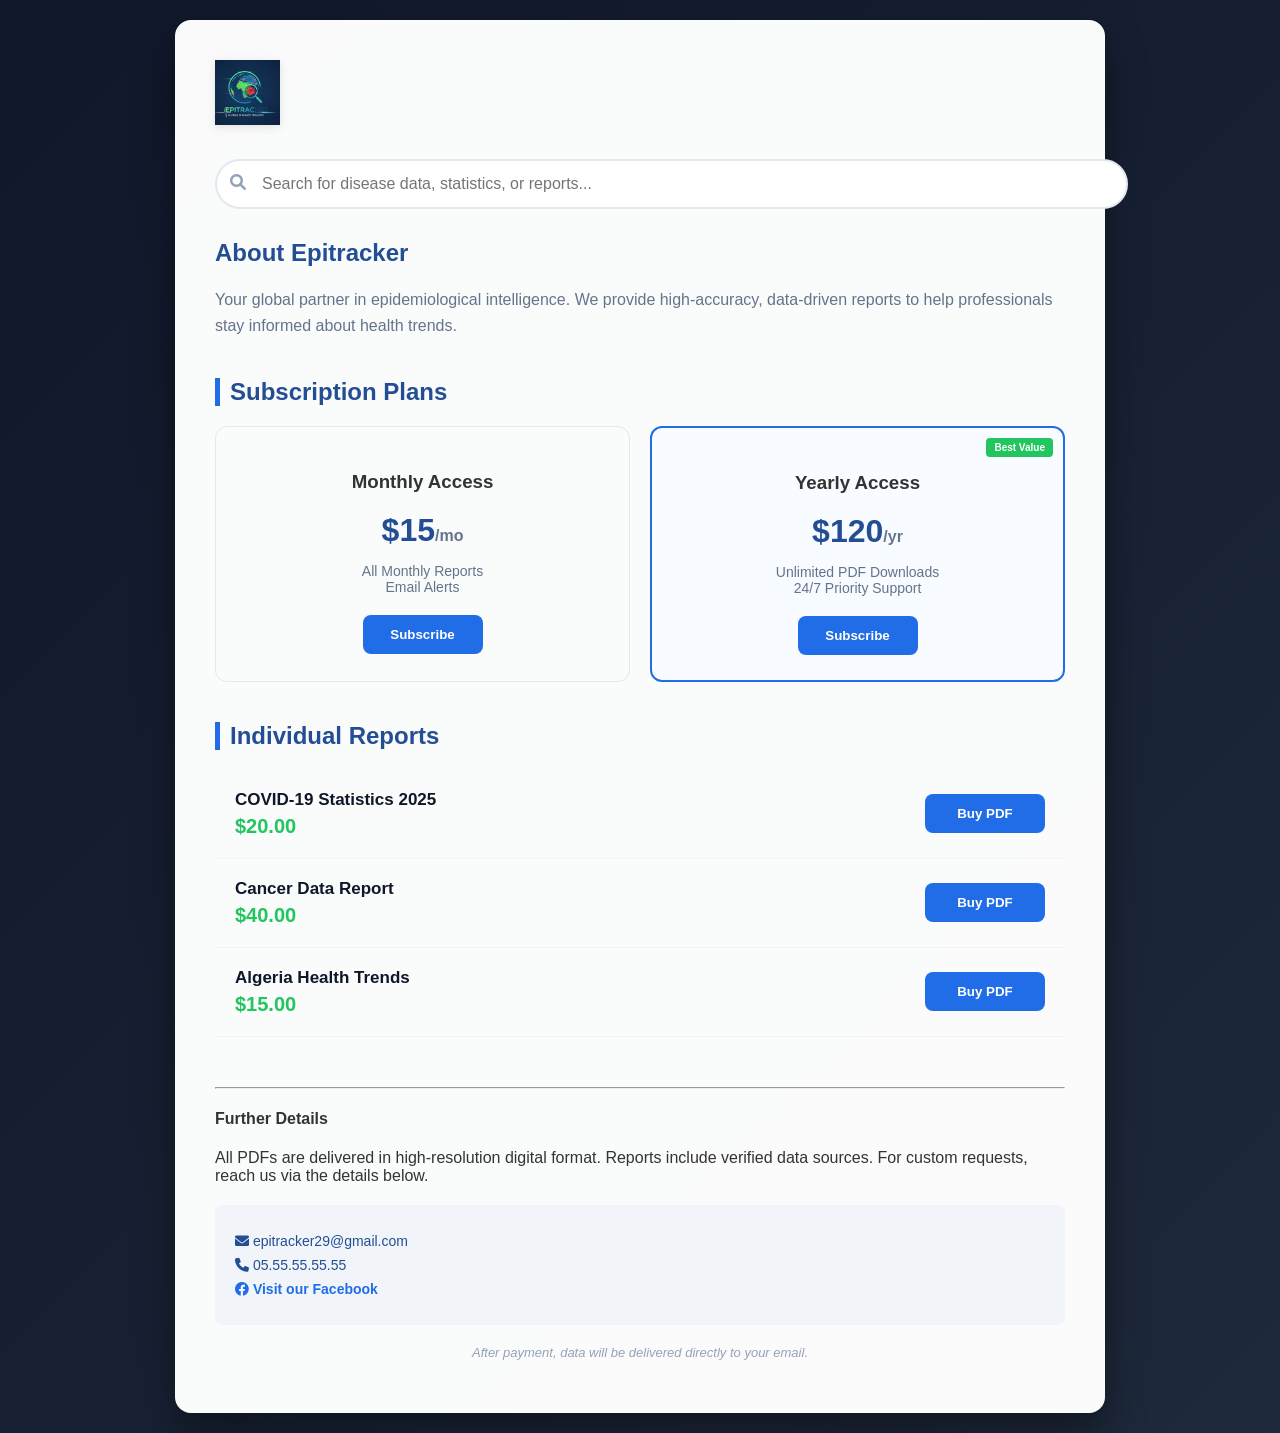
==== commit 72cd3793: "Add files via upload" ====
--- a/index.html
+++ b/index.html
@@ -3,8 +3,9 @@
 <head>
     <meta charset="UTF-8">
     <meta name="viewport" content="width=device-width, initial-scale=1.0">
-    <title>Epitracker - PDF Marketplace</title>
+    <title>Epitracker - Global Disease Tracker</title>
     <link rel="stylesheet" href="style.css">
+    <link rel="stylesheet" href="https://cdnjs.cloudflare.com/ajax/libs/font-awesome/6.0.0/css/all.min.css">
 </head>
 <body>
 
@@ -14,26 +15,51 @@
         </header>
 
         <div class="search-section">
-            <input type="text" id="pdfSearch" placeholder="Search for PDF names..." onkeyup="filterPDFs()">
+            <i class="fas fa-search search-icon"></i>
+            <input type="text" id="pdfSearch" placeholder="Search for disease data, statistics, or reports..." onkeyup="filterPDFs()">
         </div>
 
         <section class="intro-section">
             <h1>About Epitracker</h1>
-            <p>Epitracker is your global disease tracking partner. We provide high-accuracy, data-driven reports and PDF statistics to help researchers and professionals stay informed about global health trends.</p>
+            <p>Your global partner in epidemiological intelligence. We provide high-accuracy, data-driven reports to help professionals stay informed about health trends.</p>
         </section>
 
+        <h2 class="section-title">Subscription Plans</h2>
+        <div class="offers-grid">
+            <div class="offer-card">
+                <h3>Monthly Access</h3>
+                <p class="price">$15<span>/mo</span></p>
+                <ul>
+                    <li>All Monthly Reports</li>
+                    <li>Email Alerts</li>
+                </ul>
+                <button onclick="goToPayment('Monthly Subscription', '15.00')" class="buy-button">Subscribe</button>
+            </div>
+            <div class="offer-card featured">
+                <div class="ribbon">Best Value</div>
+                <h3>Yearly Access</h3>
+                <p class="price">$120<span>/yr</span></p>
+                <ul>
+                    <li>Unlimited PDF Downloads</li>
+                    <li>24/7 Priority Support</li>
+                </ul>
+                <button onclick="goToPayment('Yearly Subscription', '120.00')" class="buy-button">Subscribe</button>
+            </div>
+        </div>
+
+        <h2 class="section-title">Individual Reports</h2>
         <div class="pdf-marketplace" id="pdfList">
             
             <div class="pdf-card">
-                <div class="pdf-details">
-                    <h3>COVID-19 Statistics</h3>
+                <div class="pdf-info">
+                    <h3>COVID-19 Statistics 2025</h3>
                     <p class="pdf-price">$20.00</p>
                 </div>
                 <button onclick="goToPayment('COVID-19 Statistics', '20.00')" class="buy-button">Buy PDF</button>
             </div>
 
             <div class="pdf-card">
-                <div class="pdf-details">
+                <div class="pdf-info">
                     <h3>Cancer Data Report</h3>
                     <p class="pdf-price">$40.00</p>
                 </div>
@@ -41,15 +67,7 @@
             </div>
 
             <div class="pdf-card">
-                <div class="pdf-details">
-                    <h3>Heart Disease 2026</h3>
-                    <p class="pdf-price">$35.00</p>
-                </div>
-                <button onclick="goToPayment('Heart Disease 2026', '35.00')" class="buy-button">Buy PDF</button>
-            </div>
-
-            <div class="pdf-card">
-                <div class="pdf-details">
+                <div class="pdf-info">
                     <h3>Algeria Health Trends</h3>
                     <p class="pdf-price">$15.00</p>
                 </div>
@@ -58,78 +76,33 @@
 
         </div>
 
-        <footer class="further-details">
+        <footer class="footer-section">
             <hr>
             <h4>Further Details</h4>
-            <p>All PDFs are delivered in high-resolution digital format. Reports include 2025-2026 projections and verified data sources. For custom data requests, contact our support team.</p>
+            <p>All PDFs are delivered in high-resolution digital format. Reports include verified data sources. For custom requests, reach us via the details below.</p>
+            
+            <div class="contact-info">
+                <p><i class="fas fa-envelope"></i> epitracker29@gmail.com</p>
+                <p><i class="fas fa-phone"></i> 05.55.55.55.55</p>
+                <p><a href="https://www.facebook.com/profile.php?id=61561342018257" target="_blank"><i class="fab fa-facebook"></i> Visit our Facebook</a></p>
+            </div>
+            <p class="delivery-msg">After payment, data will be delivered directly to your email.</p>
         </footer>
     </div>
 
     <script>
-        // Search function: Looks at the <h3> text inside every .pdf-card
         function filterPDFs() {
             let input = document.getElementById('pdfSearch').value.toLowerCase();
             let cards = document.getElementsByClassName('pdf-card');
-            
             for (let i = 0; i < cards.length; i++) {
                 let title = cards[i].getElementsByTagName('h3')[0].innerText.toLowerCase();
-                if (title.includes(input)) {
-                    cards[i].style.display = "";
-                } else {
-                    cards[i].style.display = "none";
-                }
+                cards[i].style.display = title.includes(input) ? "flex" : "none";
             }
         }
 
-        // Sends the selected product info to the pay.html page
         function goToPayment(name, price) {
             window.location.href = `pay.html?product=${encodeURIComponent(name)}&price=${price}`;
         }
     </script>
 </body>
 </html>
-                    <p class="pdf-price">$40.00</p>
-                </div>
-                <button onclick="goToPayment('Cancer Data', '40.00')" class="buy-button">Buy PDF</button>
-            </div>
-        </div>
-
-        <footer class="further-details">
-            <hr>
-            <h4>Further Details</h4>
-            <p>All PDFs are delivered in high-resolution digital format. Reports include 2025-2026 projections and verified data sources. For custom data requests, contact our support team.</p>
-        </footer>
-    </div>
-
-    <script>
-        // Simple search function
-        function filterPDFs() {
-            let input = document.getElementById('pdfSearch').value.toLowerCase();
-            let cards = document.getElementsByClassName('pdf-card');
-            
-            for (let i = 0; i < cards.length; i++) {
-                let title = cards[i].getElementsByTagName('h3')[0].innerText.toLowerCase();
-                if (title.includes(input)) {
-                    cards[i].style.display = "";
-                } else {
-                    cards[i].style.display = "none";
-                }
-            }
-        }
-
-        // Pass the name and price to the payment page
-        function goToPayment(name, price) {
-            window.location.href = `pay.html?product=${name}&price=${price}`;
-        }
-    </script>
-</body>
-</html>
-        </div>
-
-        <div class="footer-note">
-            After payment, the data will be delivered directly to your email
-        </div>
-    </div>
-
-</body>
-</html>
--- a/style.css
+++ b/style.css
@@ -1,215 +1,87 @@
+:root {
+    --main-blue: #234E94;
+    --accent-blue: #216CE7;
+    --dark-bg: #0f172a;
+    --green: #22c55e;
+    --white: #ffffff;
+}
+
 body {
-    font-family: 'Segoe UI', sans-serif;
-    background-color: #f4f7f9;
+    font-family: 'Inter', sans-serif;
+    /* Attractive Dark Blue Gradient Background */
+    background: linear-gradient(135deg, #0f172a 0%, #1e293b 100%);
     margin: 0;
     padding: 20px;
+    color: #333;
 }
 
 .main-container {
-    max-width: 900px;
+    max-width: 850px;
     margin: 0 auto;
-    background: white;
+    background: rgba(255, 255, 255, 0.98);
     padding: 40px;
-    border-radius: 10px;
-    box-shadow: 0 4px 10px rgba(0,0,0,0.05);
+    border-radius: 16px;
+    box-shadow: 0 20px 40px rgba(0,0,0,0.4);
 }
 
-/* Logo Top Left */
-.header-section {
-    text-align: left;
-    margin-bottom: 30px;
+/* Logo Position */
+.header-section { text-align: left; margin-bottom: 30px; }
+.site-logo { height: 65px; width: auto; filter: drop-shadow(0 2px 4px rgba(0,0,0,0.1)); }
+
+/* Search Bar with Icon */
+.search-section { position: relative; margin-bottom: 30px; }
+.search-icon { position: absolute; left: 15px; top: 15px; color: #94a3b8; }
+.search-section input {
+    width: 100%; padding: 14px 14px 14px 45px;
+    border: 2px solid #e2e8f0; border-radius: 30px;
+    font-size: 16px; outline: none; transition: 0.3s;
 }
+.search-section input:focus { border-color: var(--accent-blue); box-shadow: 0 0 10px rgba(33, 108, 231, 0.2); }
 
-.site-logo {
-    height: 70px;
-    width: auto;
+/* Sections */
+.section-title { color: var(--main-blue); border-left: 5px solid var(--accent-blue); padding-left: 10px; margin: 40px 0 20px; }
+.intro-section h1 { color: var(--main-blue); }
+.intro-section p { color: #64748b; line-height: 1.6; }
+
+/* Subscription Offers */
+.offers-grid { display: grid; grid-template-columns: 1fr 1fr; gap: 20px; margin-bottom: 40px; }
+.offer-card { 
+    border: 1px solid #e2e8f0; padding: 25px; border-radius: 12px; text-align: center; position: relative;
+    transition: transform 0.3s;
 }
+.offer-card:hover { transform: translateY(-5px); }
+.offer-card.featured { border: 2px solid var(--accent-blue); background: #f8fbff; }
+.price { font-size: 32px; font-weight: bold; color: var(--main-blue); margin: 10px 0; }
+.price span { font-size: 16px; color: #64748b; }
+.offer-card ul { list-style: none; padding: 0; color: #64748b; margin-bottom: 20px; font-size: 14px; }
+.ribbon { position: absolute; top: 10px; right: 10px; background: var(--green); color: white; padding: 4px 8px; font-size: 10px; border-radius: 4px; font-weight: bold; }
 
-/* Search Bar */
-.search-section {
-    margin-bottom: 30px;
+/* PDF Marketplace Item - Fixed Side-by-Side */
+.pdf-card {
+    display: flex; justify-content: space-between; align-items: center;
+    padding: 20px; border-bottom: 1px solid #f1f5f9;
 }
+.pdf-info h3 { margin: 0; font-size: 17px; color: var(--dark-bg); }
+.pdf-price { color: var(--green); font-weight: bold; font-size: 20px; margin: 5px 0 0; }
 
-.search-section input {
-    width: 100%;
-    padding: 15px;
-    border: 1px solid #ddd;
-    border-radius: 25px;
-    font-size: 16px;
-    outline: none;
+/* Buttons */
+.buy-button {
+    background-color: var(--accent-blue); color: white; border: none;
+    padding: 12px 24px; border-radius: 8px; font-weight: bold; cursor: pointer;
+    transition: 0.3s; min-width: 120px;
 }
+.buy-button:hover { background-color: #195ac7; box-shadow: 0 4px 12px rgba(33, 108, 231, 0.3); }
 
-/* Introduction */
-.intro-section h1 { color: #234E94; margin-bottom: 10px; }
-.intro-section p { color: #666; line-height: 1.6; margin-bottom: 40px; }
+/* Footer & Contact Info */
+.footer-section { margin-top: 50px; }
+.contact-info { background: #f1f5f9; padding: 20px; border-radius: 8px; margin: 20px 0; }
+.contact-info p { margin: 8px 0; font-size: 14px; color: var(--main-blue); }
+.contact-info a { color: var(--accent-blue); text-decoration: none; font-weight: bold; }
+.delivery-msg { font-style: italic; color: #94a3b8; text-align: center; font-size: 13px; }
 
-/* PDF Marketplace List */
-.pdf-card {
-    display: flex;
-    justify-content: space-between;
-    align-items: center;
-    padding: 20px;
-    border-bottom: 1px solid #eee;
+/* Mobile View Adjustments */
+@media (max-width: 600px) {
+    .offers-grid { grid-template-columns: 1fr; }
+    .pdf-card { flex-direction: column; text-align: center; gap: 15px; }
+    .main-container { padding: 20px; }
 }
-
-.pdf-details h3 { margin: 0; font-size: 18px; color: #333; }
-.pdf-price { color: #28a745; font-weight: bold; font-size: 18px; margin: 5px 0 0 0; }
-
-/* Buying Button Style */
-.buy-button {
-    background-color: #216CE7;
-    color: white;
-    border: none;
-    padding: 12px 25px;
-    border-radius: 5px;
-    font-weight: bold;
-    cursor: pointer;
-    transition: 0.3s;
-}
-
-.buy-button:hover { background-color: #195ac7; }
-
-/* Footer Details */
-.further-details {
-    margin-top: 50px;
-    color: #888;
-    font-size: 14px;
-}
-
-/* Payment Form Styling (for pay.html) */
-.method-card { background: #f9f9f9; padding: 15px; border-left: 4px solid #216CE7; margin-bottom: 10px; }
-.input-group { margin-bottom: 15px; }
-.input-group input { width: 100%; padding: 12px; border: 1px solid #ddd; border-radius: 5px; box-sizing: border-box; }
-.data-product-grid {
-    display: flex;
-    flex-direction: column;
-    align-items: center;
-    text-align: center;
-    width: 100%;
-}
-
-/* FIX: Logo styling to match and center.
-   This removes the stacking bars for a simpler logo. */
-.logo-section {
-    display: flex;
-    align-items: center;
-    justify-content: center;
-    margin-bottom: 50px;
-    width: 100%;
-}
-
-.logo-text {
-    font-weight: bold;
-    font-size: 20px;
-    line-height: 1.1;
-    color: var(--logo-blue);
-    letter-spacing: 0.5px;
-    text-align: center;
-}
-
-/* DELETED / CLEANED UP:
-   We are hiding/removing the old left-side text. */
-.product-info-left,
-.COVID-text-container,
-.price-tag,
-.badges-container {
-    display: none !important;
-}
-
-/* Clean up input and button area */
-.payment-info-right {
-    width: 100%;
-    max-width: 400px;
-}
-
-.form-label {
-    font-size: 18px;
-    color: var(--text-dark);
-    margin-bottom: 15px;
-    text-align: center;
-}
-
-.input-group {
-    margin-bottom: 15px;
-}
-
-.input-group input {
-    width: 100%;
-    padding: 15px;
-    border: 1px solid var(--border-light);
-    border-radius: 5px;
-    font-size: 16px;
-    color: var(--text-grey);
-    box-sizing: border-box;
-}
-
-.action-stack {
-    display: flex;
-    flex-direction: column;
-    align-items: center;
-    margin-top: 20px;
-}
-
-.secure-label {
-    color: var(--text-grey);
-    font-size: 14px;
-    margin-bottom: 10px;
-    display: flex;
-    align-items: center;
-}
-
-.secure-label i {
-    margin-right: 8px;
-}
-
-.buy-button {
-    background-color: var(--btn-blue);
-    color: white;
-    border: none;
-    border-radius: 5px;
-    font-size: 18px;
-    font-weight: bold;
-    padding: 15px;
-    cursor: pointer;
-    transition: 0.2s;
-    width: 100%;
-}
-
-.buy-button:hover {
-    background-color: var(--btn-blue-hover);
-}
-
-/* Footer note */
-.data-delivery-note {
-    text-align: center;
-    margin-top: 50px;
-    color: var(--text-grey);
-    font-size: 14px;
-    width: 100%;
-}
-.records { color: var(--grey); margin-top: 5px; }
-.price { font-size: 42px; font-weight: bold; margin: 20px 0; }
-.label { font-weight: bold; margin-bottom: 10px; }
-
-.badges { display: flex; gap: 10px; margin-bottom: 10px; }
-.badge-img { height: 30px; border: 1px solid #eee; padding: 5px; border-radius: 4px; }
-
-/* Payment Cards */
-.payment-methods { margin: 20px 0; }
-.method-card { background: #f0f4f8; padding: 15px; border-radius: 8px; margin-bottom: 10px; border-left: 4px solid var(--blue); }
-.method-card p { margin: 5px 0; font-family: monospace; }
-
-/* Form Elements */
-.input-group { margin-bottom: 20px; }
-input[type="text"], input[type="email"], input[type="file"] {
-    width: 100%; padding: 12px; border: 1px solid #ddd; border-radius: 6px; box-sizing: border-box;
-}
-
-.main-btn {
-    background-color: var(--blue);
-    color: white; border: none; padding: 15px; width: 100%;
-    font-size: 18px; font-weight: bold; border-radius: 6px; cursor: pointer; transition: 0.2s;
-}
-.main-btn:hover { background-color: #195ac7; }
-
-.footer-note { text-align: center; margin-top: 40px; color: var(--grey); font-size: 14px; border-top: 1px solid #eee; padding-top: 20px; }
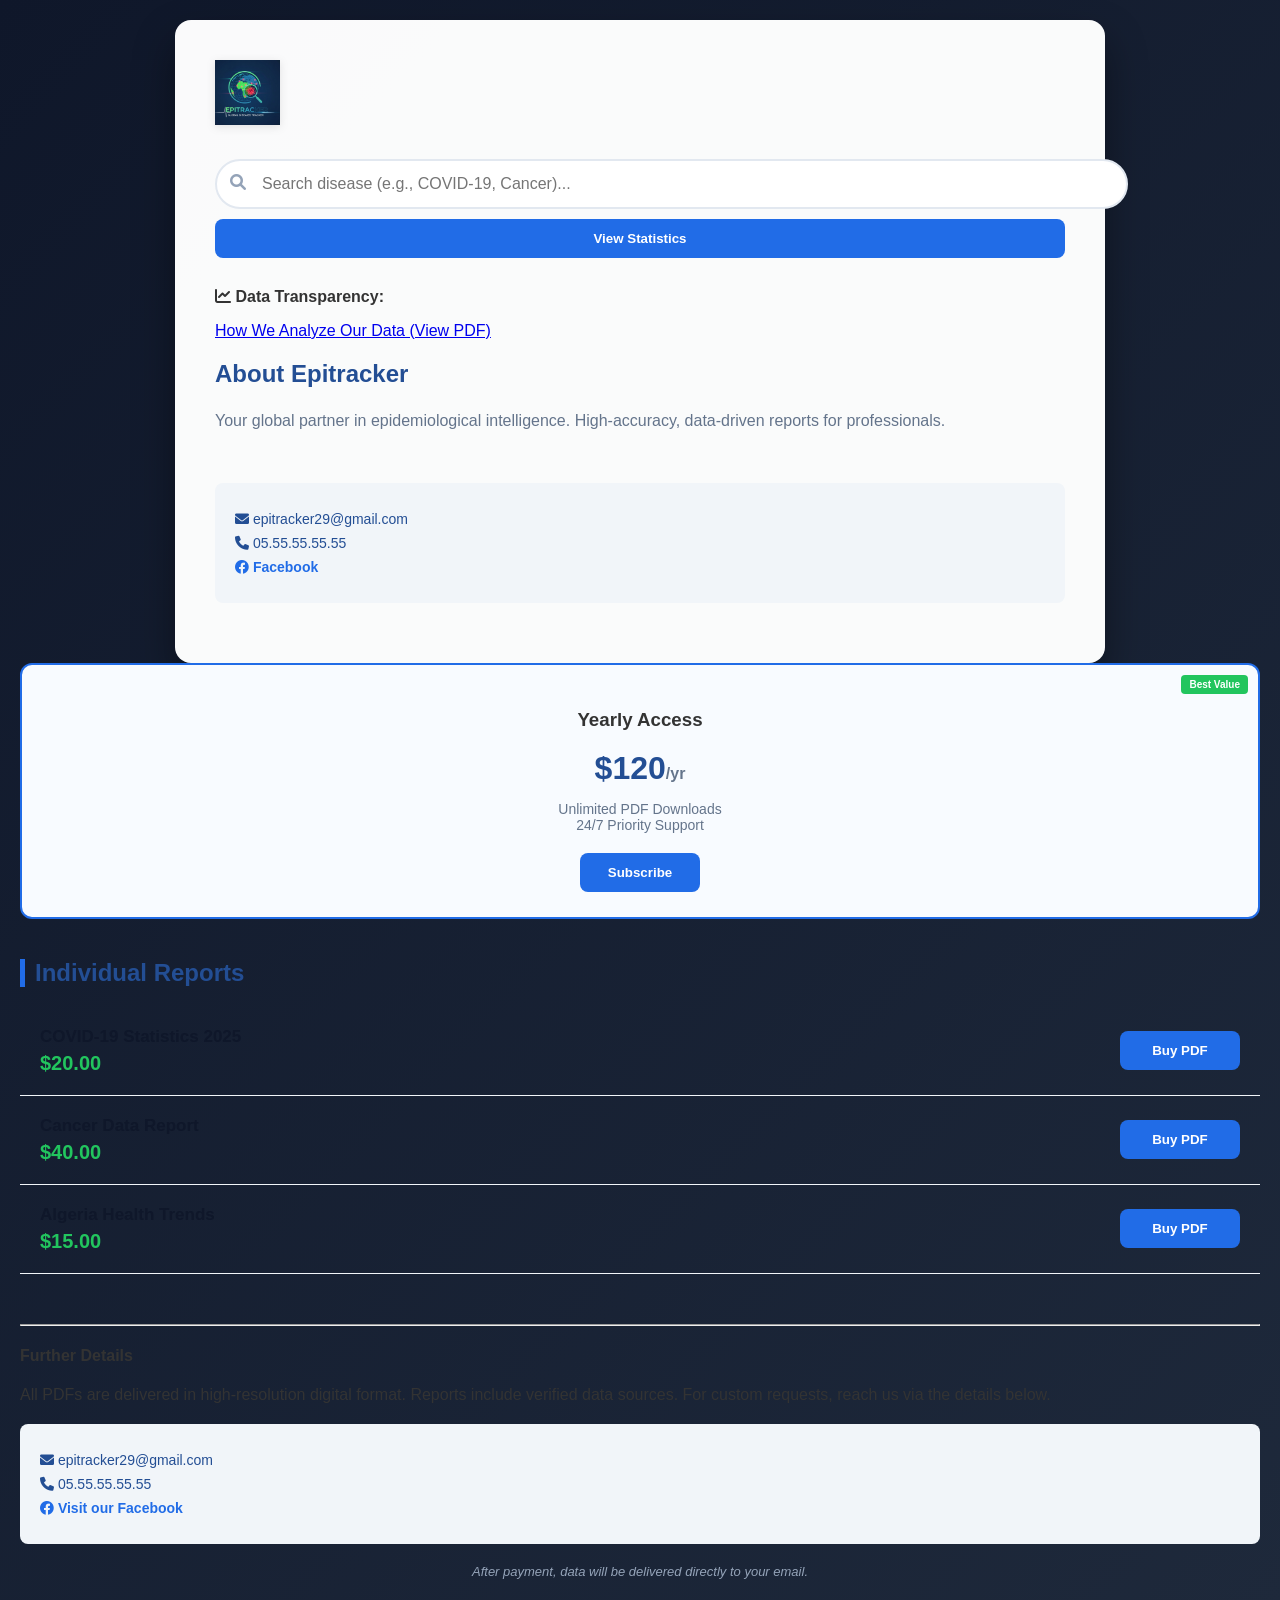
==== commit d343bc0c: "Update index.html" ====
--- a/index.html
+++ b/index.html
@@ -8,7 +8,6 @@
     <link rel="stylesheet" href="https://cdnjs.cloudflare.com/ajax/libs/font-awesome/6.0.0/css/all.min.css">
 </head>
 <body>
-
     <div class="main-container">
         <header class="header-section">
             <img src="logo.png" alt="Epitracker Logo" class="site-logo">
@@ -16,24 +15,37 @@
 
         <div class="search-section">
             <i class="fas fa-search search-icon"></i>
-            <input type="text" id="pdfSearch" placeholder="Search for disease data, statistics, or reports..." onkeyup="filterPDFs()">
+            <input type="text" id="diseaseInput" placeholder="Search disease (e.g., COVID-19, Cancer)..." />
+            <button onclick="searchDisease()" class="buy-button" style="margin-top:10px; width:100%;">View Statistics</button>
+        </div>
+
+        <div class="analysis-box">
+            <p><i class="fas fa-chart-line"></i> <strong>Data Transparency:</strong></p>
+            <a href="YOUR_GOOGLE_DRIVE_URL_HERE" target="_blank" class="drive-link">How We Analyze Our Data (View PDF)</a>
         </div>
 
         <section class="intro-section">
             <h1>About Epitracker</h1>
-            <p>Your global partner in epidemiological intelligence. We provide high-accuracy, data-driven reports to help professionals stay informed about health trends.</p>
+            <p>Your global partner in epidemiological intelligence. High-accuracy, data-driven reports for professionals.</p>
         </section>
 
-        <h2 class="section-title">Subscription Plans</h2>
-        <div class="offers-grid">
-            <div class="offer-card">
-                <h3>Monthly Access</h3>
-                <p class="price">$15<span>/mo</span></p>
-                <ul>
-                    <li>All Monthly Reports</li>
-                    <li>Email Alerts</li>
-                </ul>
-                <button onclick="goToPayment('Monthly Subscription', '15.00')" class="buy-button">Subscribe</button>
+        <footer class="footer-section">
+            <div class="contact-info">
+                <p><i class="fas fa-envelope"></i> epitracker29@gmail.com</p>
+                <p><i class="fas fa-phone"></i> 05.55.55.55.55</p>
+                <p><a href="https://www.facebook.com/profile.php?id=61561342018257" target="_blank"><i class="fab fa-facebook"></i> Facebook</a></p>
+            </div>
+        </footer>
+    </div>
+
+    <script>
+        function searchDisease() {
+            let query = document.getElementById('diseaseInput').value.trim().toLowerCase();
+            if (query) { window.location.href = `stats.html?disease=${encodeURIComponent(query)}`; }
+        }
+    </script>
+</body>
+</html>
             </div>
             <div class="offer-card featured">
                 <div class="ribbon">Best Value</div>
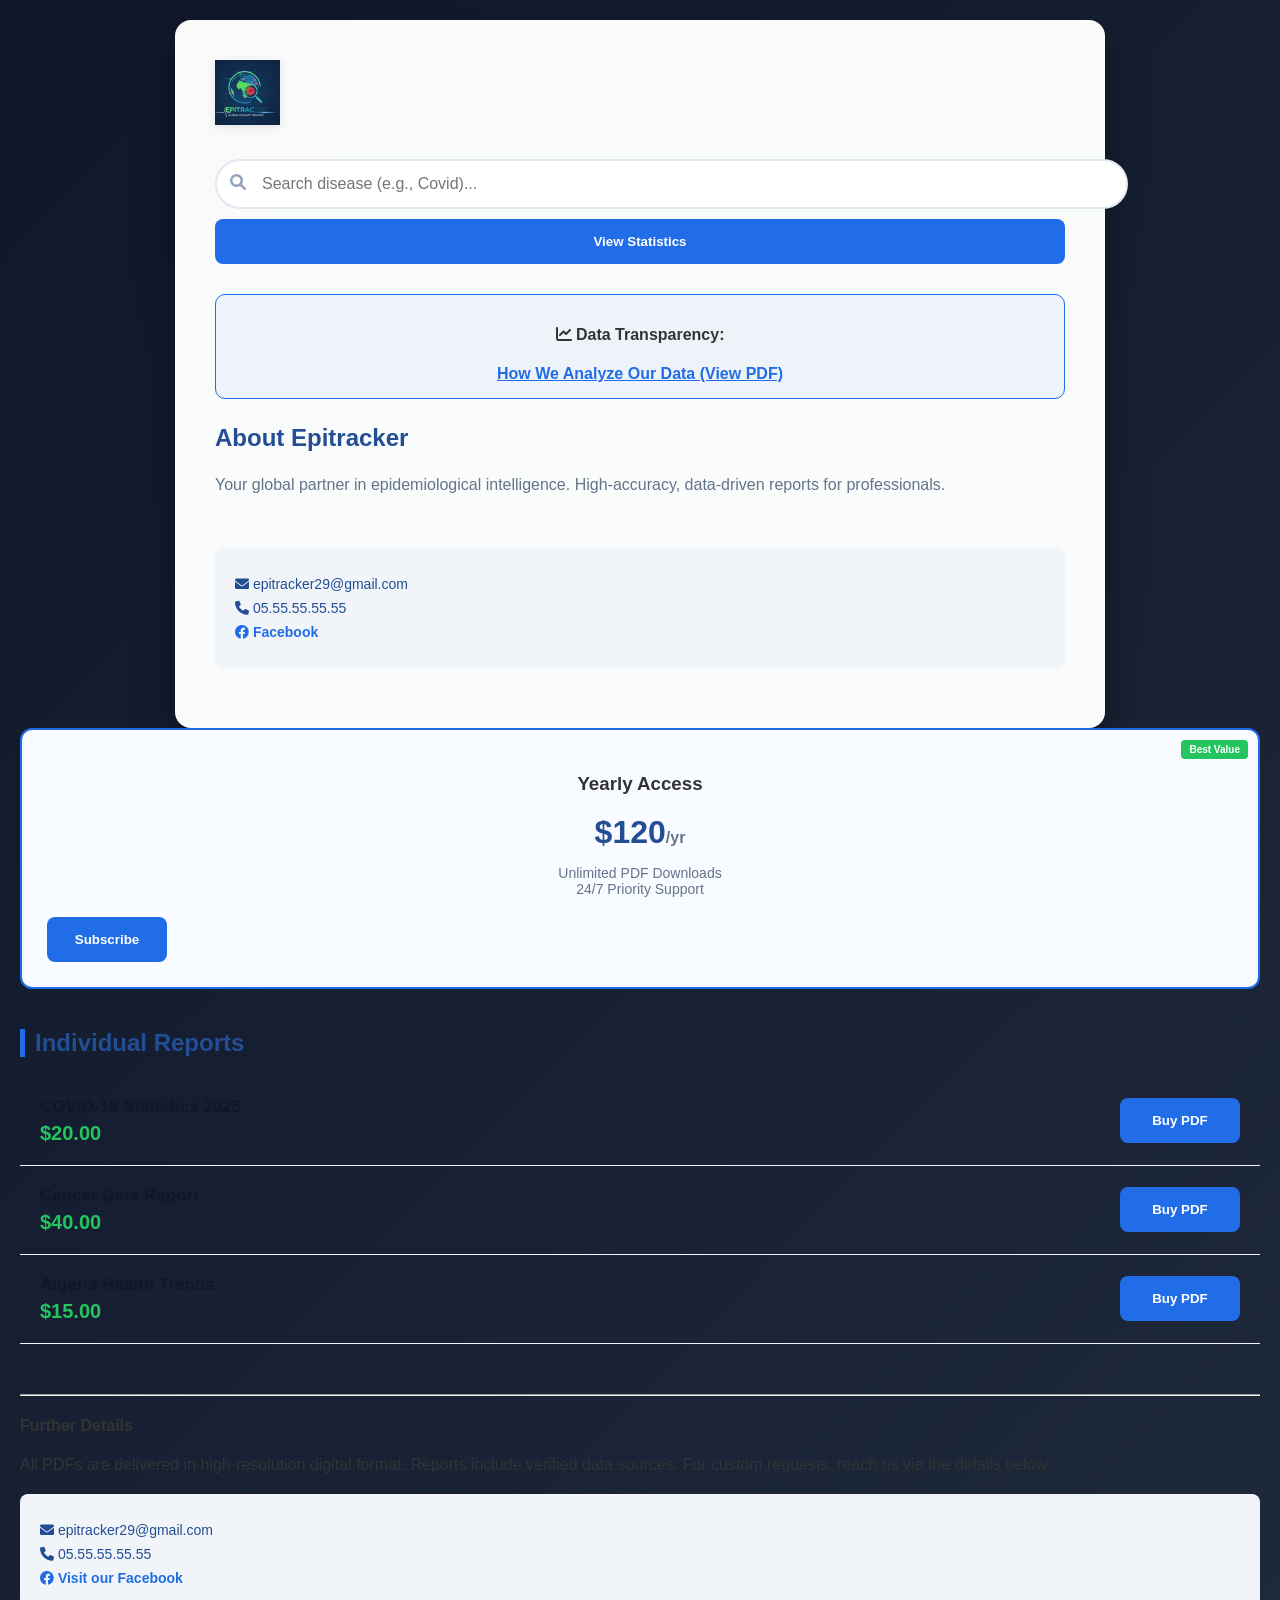
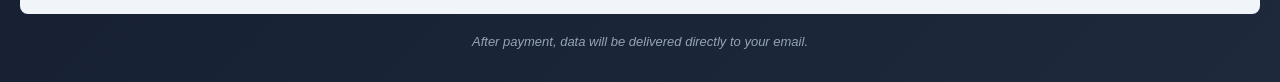
==== commit 9821d7ec: "Update index.html" ====
--- a/index.html
+++ b/index.html
@@ -14,10 +14,25 @@
         </header>
 
         <div class="search-section">
-            <i class="fas fa-search search-icon"></i>
-            <input type="text" id="diseaseInput" placeholder="Search disease (e.g., COVID-19, Cancer)..." />
-            <button onclick="searchDisease()" class="buy-button" style="margin-top:10px; width:100%;">View Statistics</button>
-        </div>
+    <i class="fas fa-search search-icon"></i>
+    <input type="text" id="diseaseInput" placeholder="Search disease (e.g., Covid)..." />
+    <button onclick="searchDisease()" class="buy-button" style="margin-top:10px; width:100%;">View Statistics</button>
+</div>
+
+<script>
+function searchDisease() {
+    // Get what the user typed
+    let query = document.getElementById('diseaseInput').value.trim().toLowerCase();
+    
+    if (query === "") {
+        alert("Please enter a disease name first!");
+    } else {
+        // This MUST match your filename: stats.html
+        window.location.href = "stats.html?disease=" + encodeURIComponent(query);
+    }
+}
+</script>
+
 
         <div class="analysis-box">
             <p><i class="fas fa-chart-line"></i> <strong>Data Transparency:</strong></p>
--- a/style.css
+++ b/style.css
@@ -85,3 +85,35 @@
     .pdf-card { flex-direction: column; text-align: center; gap: 15px; }
     .main-container { padding: 20px; }
 }
+/* Analysis Box Styling */
+.analysis-box {
+    background: rgba(33, 108, 231, 0.05);
+    border: 1px solid #216CE7;
+    padding: 15px;
+    border-radius: 10px;
+    margin-bottom: 25px;
+    text-align: center;
+}
+.drive-link {
+    display: inline-block;
+    margin-top: 5px;
+    color: #216CE7;
+    font-weight: bold;
+    text-decoration: underline;
+}
+
+/* Make sure buttons always center on mobile */
+.buy-button {
+    background-color: #216CE7;
+    color: white;
+    border: none;
+    padding: 15px 20px;
+    border-radius: 8px;
+    font-weight: bold;
+    cursor: pointer;
+    transition: 0.3s;
+    display: flex;
+    align-items: center;
+    justify-content: center;
+    gap: 10px;
+}
